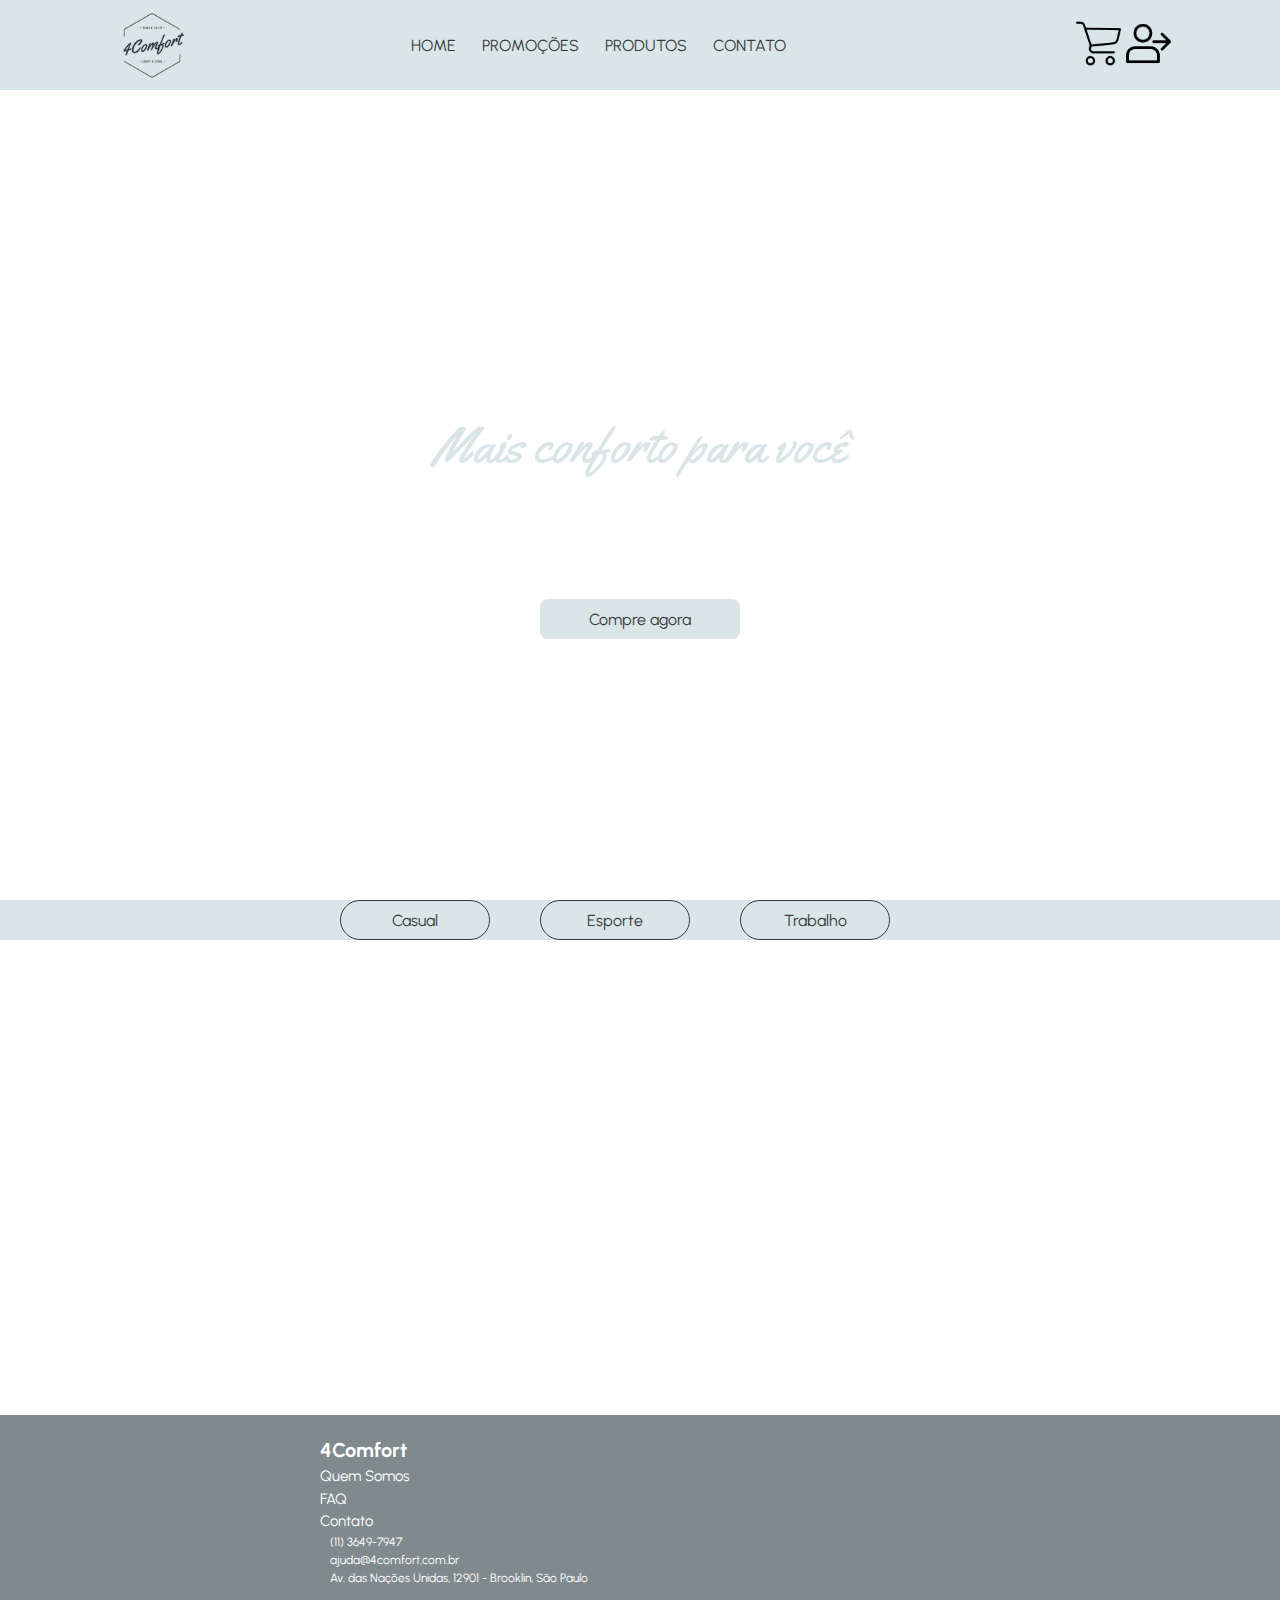
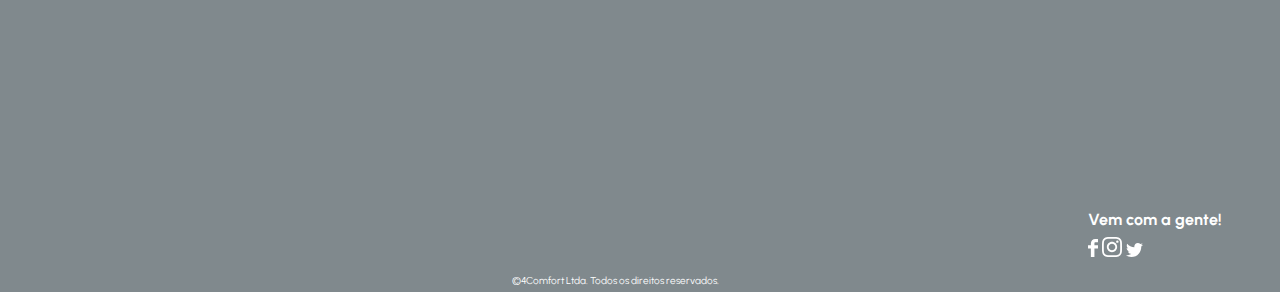
==== index.html @ 5cdca6b0 "Rodapé v1. Falta responsividade para mobile" ====
<!DOCTYPE html>
<html lang="en">

<head>
  <meta charset="UTF-8">
  <meta http-equiv="X-UA-Compatible" content="IE=edge">
  <meta name="viewport" content="width=device-width, initial-scale=1.0">
  <link rel="stylesheet" href="style.css" type="text/css">
  <script src="script.js" defer></script>
  <link rel="preconnect" href="https://fonts.googleapis.com">
  <link rel="preconnect" href="https://fonts.gstatic.com" crossorigin>
  <link href="https://fonts.googleapis.com/css2?family=Yellowtail&display=swap" rel="stylesheet">

  <link rel="preconnect" href="https://fonts.googleapis.com">
  <link rel="preconnect" href="https://fonts.gstatic.com" crossorigin>
  <link
    href="https://fonts.googleapis.com/css2?family=Urbanist:ital,wght@0,300;0,400;1,200&family=Yellowtail&display=swap"
    rel="stylesheet">
  <title>Document</title>
</head>

<body>
  <!-- CABEÇALHO - LOGO E MENU -->
  <div class="header">
    <header>
      <div class="menu-bar--mobile">
        <img class="imagem-menu" src="img/menu.png">
      </div>
      <div class="logo">
        <img src="img/4comfort.png" alt="">
      </div>
      <div class="menu">
        <a href="index.html" class="icone-menu"> Home </a>
        <a href="" class="icone-menu"> Promoções </a>
        <a href="" class="icone-menu"> Produtos </a>
        <a href="" class="icone-menu"> Contato </a>
      </div>
      <div class="right-menu">
        <a href="" class="shopping-cart--icon"> <img src="img/shopping-cart.png"> </a>
        <a href="" class="login--icon"> <img src="img/user.png"> </a>
      </div>

      <div class="menu-mobile">
        <a href="" class="menu-mobile--item"><span>Promoções</span></a>
        <a href="" class="menu-mobile--item"><span>Produtos</span></a>
        <a href="" class="menu-mobile--item"><span>Contato</span></a>
      </div>

    </header>
  </div>


  <!-- PRIMEIRO BANNER - ROTATIVO -->
  <div class="banner">
    <div class="banner-1">
      <h2>Mais conforto para você</h2>
      <a href="" class="bota-compre-agora"> Compre agora </a>
    </div>
  </div>

  <!-- SEGUNDO MENU - ROTAÇÃO DE PRODUTOS SEM TROCA DE PÁGINA -->
  <div class="segundo-menu">
    <a href=""> Casual </a>
    <a href=""> Esporte </a>
    <a href=""> Trabalho </a>
  </div>
  <div class="produtos-rotativo">
    <br><br><br><Br>
    <br><br><br><Br>
    <br><br><br><Br>
    <br><br><br><Br>
    <br><br><br><Br>
    <br><br><br><Br>
  </div>

  <!-- MEIO PÁGINA - BANNER DE PROMOÇÃO?? -->
  <div class="banner-meio">
    <img src="" alt="">
  </div>

  <!-- LANÇAMENTOS -->
  <div class="lancamentos">

  </div>

  <!-- RODAPÉ -->
  <div class="rodape">
    <footer>
      <div class="lista-links">
        <ul>
          <li>
            <h5 id="titulo-rodape">4Comfort</h5>
          </li>
          <li> Quem Somos </li>
          <li> FAQ </li>
          <li> Contato </li>
          <ul class="dados-contato">
            <li>(11) 3649-7947</li>
            <li>ajuda@4comfort.com.br</li>
            <li>Av. das Nações Unidas, 12901 - Brooklin, São Paulo</li>
          </ul>
        </ul>
      </div>
      <div class="redes-sociais">
        <ul>
          <h4> Vem com a gente! </h4>
          <li><img src="img/social-facebook.svg" alt="Facebook"></li>
          <li><img src="img/social-instagram.svg" alt="Instagram"></li>
          <li><img src="img/social-twitter.svg" alt="Twitter"></li>
        </ul>
      </div>
      <div class="direitos-reservados">
        <p> ©4Comfort Ltda. Todos os direitos reservados. </p>
      </div>
      <div class="mapouter">
        <div class="gmap_canvas"><iframe width="200" height="200" id="gmap_canvas"
            src="https://maps.google.com/maps?q=Av.%20das%20Na%C3%A7%C3%B5es%20Unidas,%2012901&t=&z=15&ie=UTF8&iwloc=&output=embed"
            frameborder="0" scrolling="no" marginheight="0" marginwidth="0"></iframe><a
            href="https://www.embedgooglemap.net/blog/divi-discount-code-elegant-themes-coupon/"></a><br>
          <a href="https://www.embedgooglemap.net"></a>
        </div>
      </div>
    </footer>
  </div>
</body>

</html>
---- style.css ----
* {
    box-sizing: border-box;
    margin: 0px;
    padding: 0px;
}

body {
    font-family: 'Urbanist', sans-serif;
    font-size: 16px;
    font-weight: 400;
    width: 100%;
    color: #383c41;
}

/* Menu */

header {
    display: flex;
    flex-direction: row;
    justify-content: space-around;
    align-items: center;
    height: 10vh;
    width: 100vw;
    background-color: #dae5e8;
    position: fixed;
    text-transform: uppercase;
}

header .logo {
    display: flex;
    align-items: center;
}

header .logo img {
    height: 10vh;
    width: auto;
}

.right-menu {
    display: flex;
    justify-content: space-around;
    align-items: center;
    width: 100px;
}

header .shopping-cart--icon img, header .login--icon img {
    height: 5vh;
    width: auto;
}

header .menu {
    width: 450px;
    display:inline-block;
}

header .menu a {
    display: inline-flex;
    justify-content: center;
    margin-right: 20px;
}

header .menu a, .segundo-menu a {
    text-decoration: none;
    color: #383c41;
    border: 1px solid transparent;
}

header .menu a:hover {
    border-bottom: 1px solid #383c41;
}

.menu-bar--mobile {
    display: none;
}

.menu-mobile {
    display: none;
}

/* Banner */

.banner-1 {
    background-image:url("https://cdn.allbirds.com/image/upload/f_auto,q_auto/v1/production/heroSlide/en-US/images/6BvIFb9WICgjIkH8mLV9U1/2");
    height: 100vh;
    max-width: 100vw;
    background-position:center;
    background-repeat: no-repeat;
    background-size: cover;
    display: flex;
    flex-direction: column;
    justify-content: center;
    align-items: center;
}


.banner .bota-compre-agora {
    display:flex;
    align-items: center;
    justify-content: center;
    background-color: #dae5e8;
    height: 40px;
    width: 200px;
    font-size: 16px;
    text-decoration: none;
    color: #383c41;
    border: 1px solid transparent;
    border-radius: 8px;
}

.banner h2 {
    font-family: 'Yellowtail', cursive;
    color: #dae5e8;
    font-size: 50px;
    font-weight:400;
    margin-bottom: 120px;
    margin-top: 150px;
    text-transform: none;
}

.banner .bota-compre-agora:hover {
    background-color: #383c41;
    color: #dae5e8;
}

/* categorias */

.segundo-menu {
    background-color: #dae5e8;
    height: 40px;
    display: flex;
    justify-content: center;
    align-items: center;
}

.segundo-menu a {
    display: flex;
    align-items: center;
    justify-content: center;
    height: 100%;
    width: 150px;
    margin-right: 50px;
    border: 1px solid #383c41;
    border-radius: 20px;
}

/* RESPONSIVIDADE */

@media (min-width:0px) and (max-width: 490px) {
    body {
        font-size: 14px;
    }

    .banner h2 {
        font-size: 38px;
    }

    header {
        justify-content: space-around;
    }
    
    header .logo {
        display: flex;
        align-items: center;
        margin-left: 90px;
    }
    
    header .logo img {
        height: 10vh;
        width: auto;
    }

    header .menu {
        display: none;
    }

    header .shopping-cart--icon img, header .login--icon img {
        height: 4.5vh;
        width: auto;
    }

    header .right-menu {
        margin-left: 50px;
    }

    .menu-bar--mobile  {
        display: block;
        height: 4.5vh;
        width: auto;
    }

    .menu-bar--mobile img {
        display: block;
        height: 100%;
        width: auto;
        margin-left: 10px;
    }

    .menu-mobile {
        display: none;
        position: absolute;
        z-index: 99999;
        left: 0;
        top: 0;
        flex-direction: column;
        height: 100vh;
        background-color: #000000b9;
        width: 60vw;        
    }

    .menu-mobile a {
        border-bottom: 1px solid #dae5e8;
    }

    .menu-mobile a span {
        display: inline-block;
        margin-left: 10px;
        margin-top: 25px;
        text-decoration: none;
        color: #dae5e8;
        font-size: 16px;
        margin-bottom: 2px;
    }

    .segundo-menu {
        padding-left: 40px
    }
    
    .segundo-menu a {
        width: 120px;
        font-size: 12px;
        
    }
}

/* RODAPÉ */

footer {
    background-color: #80898d;
    position: relative;
    height: 53vh;
    color: white;
}

.lista-links {
    font-size: 15px;
    position: inherit;
    top: 20px;
    left: 25%;
    line-height: 1.5;
    display: inline-block;
}

.dados-contato {
    margin-left: 10px;
    font-size: 12px;
}

.redes-sociais {
    display: inline-block;
    line-height: 2;
    position: absolute;
    bottom: 5%;
    left: 85%;
}

div.redes-sociais li {
    display: inline;
}

.direitos-reservados {
    font-size: 10px;
    display: block;
    position: absolute;
    bottom: 5px;
    left: 40%;
}

#titulo-rodape {
    font-size: 20px;
}

li {
    list-style: none;
}

.mapouter {
    position: absolute;
    text-align: right;
    height: 200px;
    width: 200px;
    left: 6%;
    bottom: 2%;
}

.gmap_canvas {
    overflow: hidden;
    background: none !important;
    height: 200px;
    width: 200px;
}
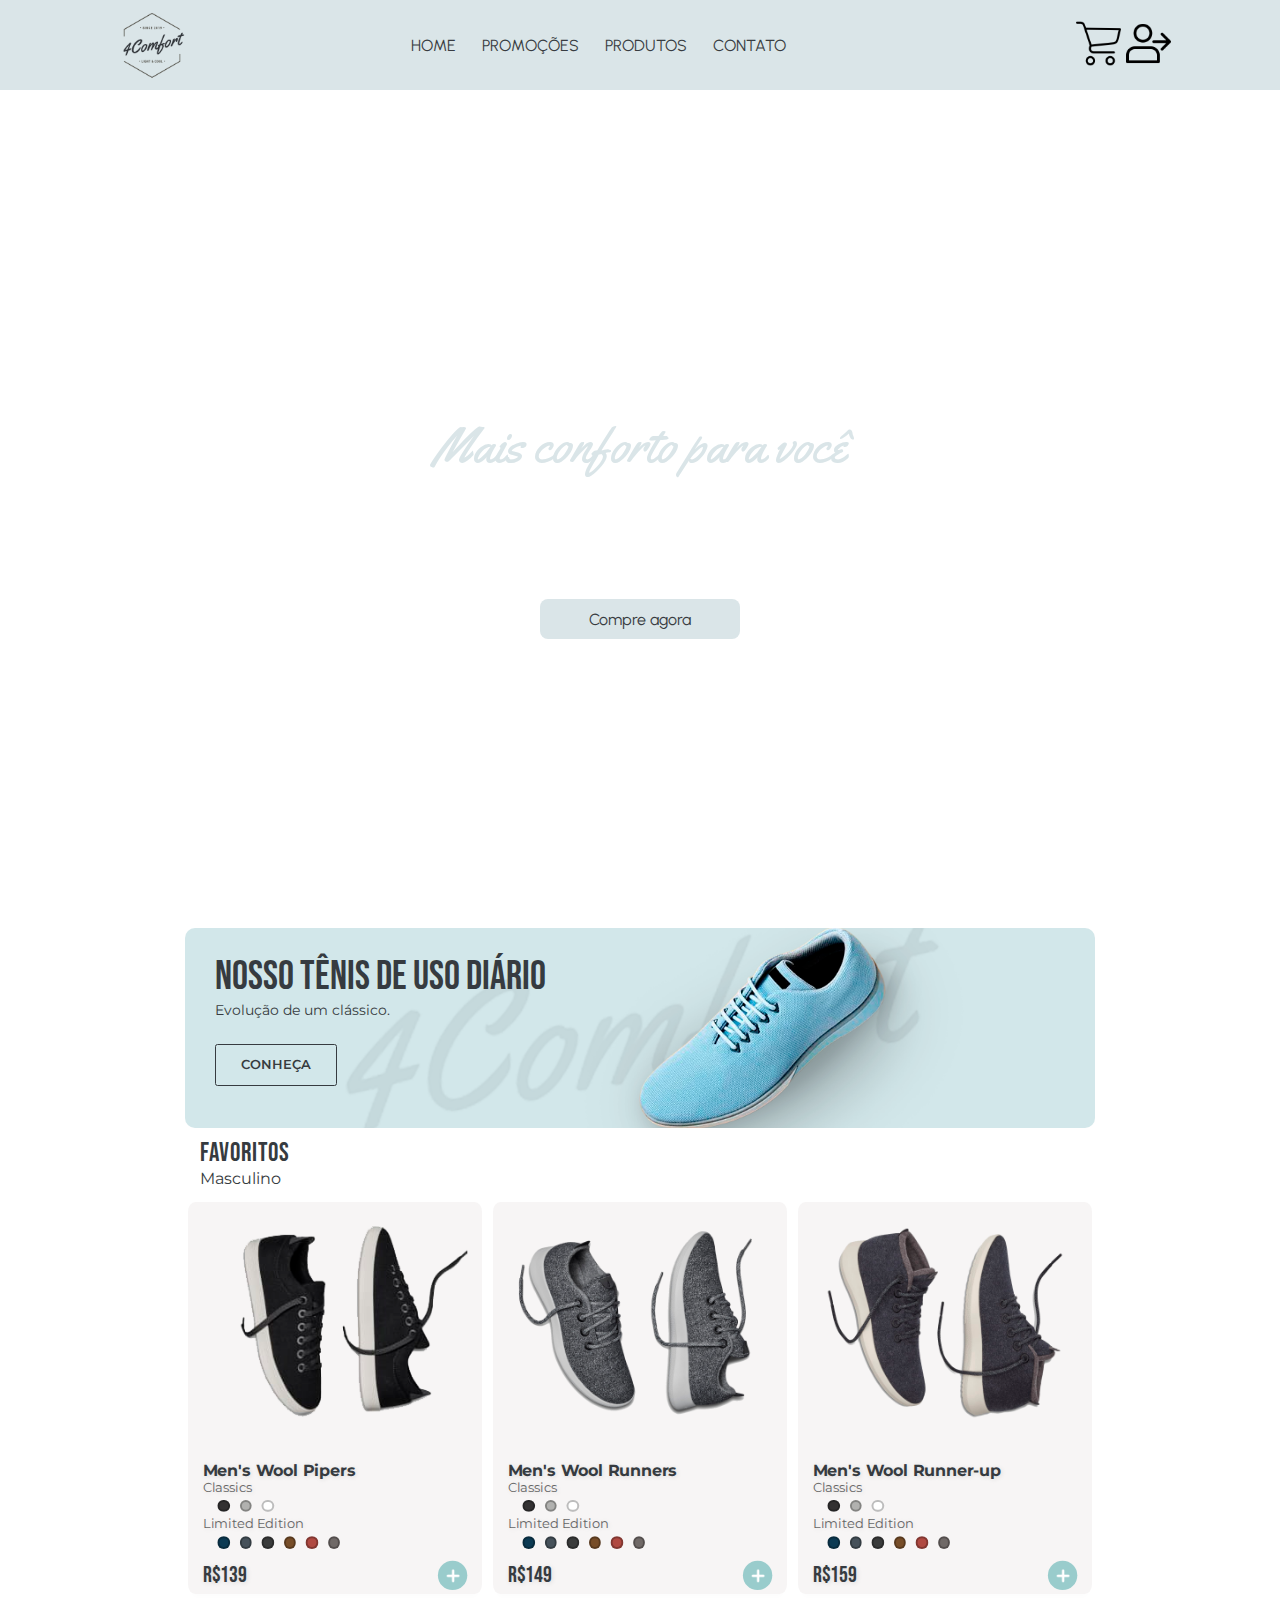
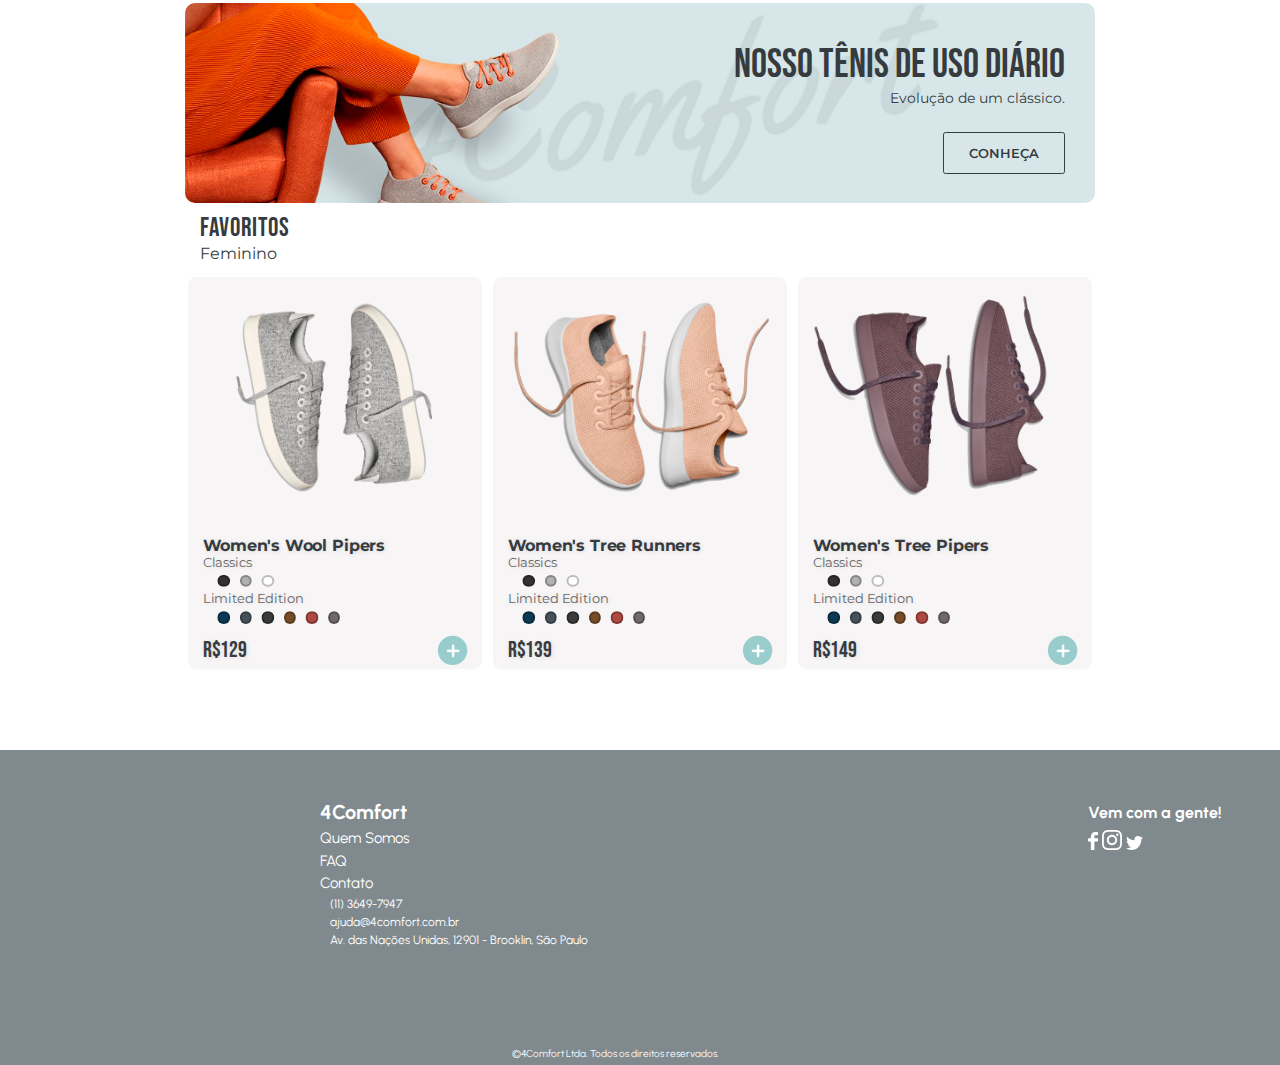
==== commit 6283d037: "Subindo index com footer. Faltam ajustes" ====
--- a/index.html
+++ b/index.html
@@ -2,126 +2,331 @@
 <html lang="en">
 
 <head>
-  <meta charset="UTF-8">
-  <meta http-equiv="X-UA-Compatible" content="IE=edge">
-  <meta name="viewport" content="width=device-width, initial-scale=1.0">
-  <link rel="stylesheet" href="style.css" type="text/css">
-  <script src="script.js" defer></script>
-  <link rel="preconnect" href="https://fonts.googleapis.com">
-  <link rel="preconnect" href="https://fonts.gstatic.com" crossorigin>
-  <link href="https://fonts.googleapis.com/css2?family=Yellowtail&display=swap" rel="stylesheet">
-
-  <link rel="preconnect" href="https://fonts.googleapis.com">
-  <link rel="preconnect" href="https://fonts.gstatic.com" crossorigin>
-  <link
-    href="https://fonts.googleapis.com/css2?family=Urbanist:ital,wght@0,300;0,400;1,200&family=Yellowtail&display=swap"
-    rel="stylesheet">
-  <title>Document</title>
+    <meta charset="UTF-8">
+    <meta http-equiv="X-UA-Compatible" content="IE=edge">
+    <meta name="viewport" content="width=device-width, initial-scale=1.0">
+    <link rel="stylesheet" href="style.css" type="text/css">
+    <script src="script.js" defer></script>
+    <link rel="preconnect" href="https://fonts.googleapis.com">
+    <link rel="preconnect" href="https://fonts.gstatic.com" crossorigin>
+    <link href="https://fonts.googleapis.com/css2?family=Yellowtail&display=swap" rel="stylesheet">
+
+    <link rel="preconnect" href="https://fonts.googleapis.com">
+    <link rel="preconnect" href="https://fonts.gstatic.com" crossorigin>
+    <link
+        href="https://fonts.googleapis.com/css2?family=Urbanist:ital,wght@0,300;0,400;1,200&family=Yellowtail&display=swap"
+        rel="stylesheet">
+    <link rel="stylesheet" href="CSS/config.css">
+    <link rel="stylesheet" href="CSS/main.css">
+    <link rel="stylesheet" href="CSS/media-queries/small-devices.css">
+    <title>Document</title>
 </head>
 
 <body>
-  <!-- CABEÇALHO - LOGO E MENU -->
-  <div class="header">
-    <header>
-      <div class="menu-bar--mobile">
-        <img class="imagem-menu" src="img/menu.png">
-      </div>
-      <div class="logo">
-        <img src="img/4comfort.png" alt="">
-      </div>
-      <div class="menu">
-        <a href="index.html" class="icone-menu"> Home </a>
-        <a href="" class="icone-menu"> Promoções </a>
-        <a href="" class="icone-menu"> Produtos </a>
-        <a href="" class="icone-menu"> Contato </a>
-      </div>
-      <div class="right-menu">
-        <a href="" class="shopping-cart--icon"> <img src="img/shopping-cart.png"> </a>
-        <a href="" class="login--icon"> <img src="img/user.png"> </a>
-      </div>
-
-      <div class="menu-mobile">
-        <a href="" class="menu-mobile--item"><span>Promoções</span></a>
-        <a href="" class="menu-mobile--item"><span>Produtos</span></a>
-        <a href="" class="menu-mobile--item"><span>Contato</span></a>
-      </div>
-
-    </header>
-  </div>
-
-
-  <!-- PRIMEIRO BANNER - ROTATIVO -->
-  <div class="banner">
-    <div class="banner-1">
-      <h2>Mais conforto para você</h2>
-      <a href="" class="bota-compre-agora"> Compre agora </a>
+    <!-- CABEÇALHO - LOGO E MENU -->
+    <div class="header">
+        <header>
+            <div class="menu-bar--mobile">
+                <img class="imagem-menu" src="img/menu.png">
+            </div>
+            <div class="logo">
+                <img src="img/4comfort.png" alt="">
+            </div>
+            <div class="menu">
+                <a href="index.html" class="icone-menu"> Home </a>
+                <a href="" class="icone-menu"> Promoções </a>
+                <a href="" class="icone-menu"> Produtos </a>
+                <a href="" class="icone-menu"> Contato </a>
+            </div>
+            <div class="right-menu">
+                <a href="" class="shopping-cart--icon"> <img src="img/shopping-cart.png"> </a>
+                <a href="" class="login--icon"> <img src="img/user.png"> </a>
+            </div>
+
+            <div class="menu-mobile">
+                <a href="" class="menu-mobile--item"><span>Promoções</span></a>
+                <a href="" class="menu-mobile--item"><span>Produtos</span></a>
+                <a href="" class="menu-mobile--item"><span>Contato</span></a>
+            </div>
+
+        </header>
     </div>
-  </div>
-
-  <!-- SEGUNDO MENU - ROTAÇÃO DE PRODUTOS SEM TROCA DE PÁGINA -->
-  <div class="segundo-menu">
-    <a href=""> Casual </a>
-    <a href=""> Esporte </a>
-    <a href=""> Trabalho </a>
-  </div>
-  <div class="produtos-rotativo">
-    <br><br><br><Br>
-    <br><br><br><Br>
-    <br><br><br><Br>
-    <br><br><br><Br>
-    <br><br><br><Br>
-    <br><br><br><Br>
-  </div>
-
-  <!-- MEIO PÁGINA - BANNER DE PROMOÇÃO?? -->
-  <div class="banner-meio">
-    <img src="" alt="">
-  </div>
-
-  <!-- LANÇAMENTOS -->
-  <div class="lancamentos">
-
-  </div>
-
-  <!-- RODAPÉ -->
-  <div class="rodape">
-    <footer>
-      <div class="lista-links">
-        <ul>
-          <li>
-            <h5 id="titulo-rodape">4Comfort</h5>
-          </li>
-          <li> Quem Somos </li>
-          <li> FAQ </li>
-          <li> Contato </li>
-          <ul class="dados-contato">
-            <li>(11) 3649-7947</li>
-            <li>ajuda@4comfort.com.br</li>
-            <li>Av. das Nações Unidas, 12901 - Brooklin, São Paulo</li>
-          </ul>
-        </ul>
-      </div>
-      <div class="redes-sociais">
-        <ul>
-          <h4> Vem com a gente! </h4>
-          <li><img src="img/social-facebook.svg" alt="Facebook"></li>
-          <li><img src="img/social-instagram.svg" alt="Instagram"></li>
-          <li><img src="img/social-twitter.svg" alt="Twitter"></li>
-        </ul>
-      </div>
-      <div class="direitos-reservados">
-        <p> ©4Comfort Ltda. Todos os direitos reservados. </p>
-      </div>
-      <div class="mapouter">
-        <div class="gmap_canvas"><iframe width="200" height="200" id="gmap_canvas"
-            src="https://maps.google.com/maps?q=Av.%20das%20Na%C3%A7%C3%B5es%20Unidas,%2012901&t=&z=15&ie=UTF8&iwloc=&output=embed"
-            frameborder="0" scrolling="no" marginheight="0" marginwidth="0"></iframe><a
-            href="https://www.embedgooglemap.net/blog/divi-discount-code-elegant-themes-coupon/"></a><br>
-          <a href="https://www.embedgooglemap.net"></a>
+
+
+    <!-- PRIMEIRO BANNER - ROTATIVO -->
+    <div class="banner">
+        <div class="banner-1">
+            <h2>Mais conforto para você</h2>
+            <a href="" class="bota-compre-agora"> Compre agora </a>
         </div>
-      </div>
-    </footer>
-  </div>
+    </div>
+
+    <!-- SEGUNDO MENU - ROTAÇÃO DE PRODUTOS SEM TROCA DE PÁGINA -->
+    <!-- <div class="segundo-menu">
+        <a href=""> Casual </a>
+        <a href=""> Esporte </a>
+        <a href=""> Trabalho </a>
+    </div>
+    <div class="produtos-rotativo">
+      <br><br><br><Br>
+        <br><br><br><Br>
+          <br><br><br><Br>
+            <br><br><br><Br>
+              <br><br><br><Br>
+                <br><br><br><Br>             
+    </div> -->
+
+    <main class="main">
+        <section class="area-male banner-male">
+            <span class="banner__title">Nosso tênis de uso diário</span>
+            <p class="banner__paragraph">Evolução de um clássico.</p>
+            <button class="banner__button">Conheça</button>
+        </section>
+        <section class="section__description area-description-male">
+            <h3 class="description__title">favoritos</h3>
+            <p class="description__paragraph">Masculino</p>
+        </section>
+        <section class="section area-one">
+            <div class="section__card">
+                <div>
+                    <img class="card__image" src="ImagesMain/Men's Wool Pipers/Men's Wool Pipers_3P.png"
+                        alt="Men's Wool Pipers">
+                </div>
+                <div>
+                    <p class="card__title"><strong>Men's Wool Pipers</strong></p>
+                    <p class="card__info">Classics</p>
+                    <div class="card__info-color">
+                        <span class="info-color classic-one"></span>
+                        <span class="info-color classic-two"></span>
+                        <span class="info-color classic-three"></span>
+                    </div>
+                    <p class="card__info">Limited Edition</p>
+                    <div class="card__info-color">
+                        <span class="info-color limited-one"></span>
+                        <span class="info-color limited-two"></span>
+                        <span class="info-color limited-three"></span>
+                        <span class="info-color limited-four"></span>
+                        <span class="info-color limited-five"></span>
+                        <span class="info-color limited-six"></span>
+                    </div>
+                </div>
+                <div class="card__bottom">
+                    <span class="card__price">R$139</span>
+                    <div class="card__add-button">
+                        <img class="add-button__icon" src="/ImagesMain/Icon/add.png" alt="Add Icon">
+                    </div>
+                </div>
+            </div>
+        </section>
+        <section class="section area-two">
+            <div class="section__card">
+                <div>
+                    <img class="card__image" src="ImagesMain/Men's Wool Runners/Men's Wool Runners_3P.png"
+                        alt="Men's Wool Runners">
+                </div>
+                <div>
+                    <p class="card__title"><strong>Men's Wool Runners</strong></p>
+                    <p class="card__info">Classics</p>
+                    <div class="card__info-color">
+                        <span class="info-color classic-one"></span>
+                        <span class="info-color classic-two"></span>
+                        <span class="info-color classic-three"></span>
+                    </div>
+                    <p class="card__info">Limited Edition</p>
+                    <div class="card__info-color">
+                        <span class="info-color limited-one"></span>
+                        <span class="info-color limited-two"></span>
+                        <span class="info-color limited-three"></span>
+                        <span class="info-color limited-four"></span>
+                        <span class="info-color limited-five"></span>
+                        <span class="info-color limited-six"></span>
+                    </div>
+                </div>
+                <div class="card__bottom">
+                    <span class="card__price">R$149</span>
+                    <div class="card__add-button">
+                        <img class="add-button__icon" src="ImagesMain/Icon/add.png" alt="Add Icon">
+                    </div>
+                </div>
+            </div>
+        </section>
+        <section class="section area-three">
+            <div class="section__card">
+                <div>
+                    <img class="card__image" src="ImagesMain/Men's Wool Runner-up/Men's Wool Runner-up_2P.png"
+                        alt="Men's Wool Runner-up">
+                </div>
+                <div>
+                    <p class="card__title"><strong>Men's Wool Runner-up</strong></p>
+                    <p class="card__info">Classics</p>
+                    <div class="card__info-color">
+                        <span class="info-color classic-one"></span>
+                        <span class="info-color classic-two"></span>
+                        <span class="info-color classic-three"></span>
+                    </div>
+                    <p class="card__info">Limited Edition</p>
+                    <div class="card__info-color">
+                        <span class="info-color limited-one"></span>
+                        <span class="info-color limited-two"></span>
+                        <span class="info-color limited-three"></span>
+                        <span class="info-color limited-four"></span>
+                        <span class="info-color limited-five"></span>
+                        <span class="info-color limited-six"></span>
+                    </div>
+                </div>
+                <div class="card__bottom">
+                    <span class="card__price">R$159</span>
+                    <div class="card__add-button">
+                        <img class="add-button__icon" src="ImagesMain/Icon/add.png" alt="Add Icon">
+                    </div>
+                </div>
+            </div>
+        </section>
+        <section class="area-female banner-female">
+            <span class="banner__title">Nosso tênis de uso diário</span>
+            <p class="banner__paragraph">Evolução de um clássico.</p>
+            <button class="banner__button">Conheça</button>
+        </section>
+        <section class="section__description area-description-female">
+            <h3 class="description__title">Favoritos</h3>
+            <p class="description__paragraph">Feminino</p>
+        </section>
+        <section class="section area-four">
+            <div class="section__card">
+                <div>
+                    <img class="card__image" src="ImagesMain/Women's Wool Pipers/Women's Wool Pipers_3P.png"
+                        alt="Women's Wool Pipers">
+                </div>
+                <div>
+                    <p class="card__title"><strong>Women's Wool Pipers</strong></p>
+                    <p class="card__info">Classics</p>
+                    <div class="card__info-color">
+                        <span class="info-color classic-one"></span>
+                        <span class="info-color classic-two"></span>
+                        <span class="info-color classic-three"></span>
+                    </div>
+                    <p class="card__info">Limited Edition</p>
+                    <div class="card__info-color">
+                        <span class="info-color limited-one"></span>
+                        <span class="info-color limited-two"></span>
+                        <span class="info-color limited-three"></span>
+                        <span class="info-color limited-four"></span>
+                        <span class="info-color limited-five"></span>
+                        <span class="info-color limited-six"></span>
+                    </div>
+                </div>
+                <div class="card__bottom">
+                    <span class="card__price">R$129</span>
+                    <div class="card__add-button">
+                        <img class="add-button__icon" src="ImagesMain/Icon/add.png" alt="Add Icon">
+                    </div>
+                </div>
+            </div>
+        </section>
+        <section class="section area-five">
+            <div class="section__card">
+                <div>
+                    <img class="card__image" src="ImagesMain/Women's Tree Runners/Women's Tree Runners_3P.png"
+                        alt="Women's Tree Runners">
+                </div>
+                <div>
+                    <p class="card__title"><strong>Women's Tree Runners</strong></p>
+                    <p class="card__info">Classics</p>
+                    <div class="card__info-color">
+                        <span class="info-color classic-one"></span>
+                        <span class="info-color classic-two"></span>
+                        <span class="info-color classic-three"></span>
+                    </div>
+                    <p class="card__info">Limited Edition</p>
+                    <div class="card__info-color">
+                        <span class="info-color limited-one"></span>
+                        <span class="info-color limited-two"></span>
+                        <span class="info-color limited-three"></span>
+                        <span class="info-color limited-four"></span>
+                        <span class="info-color limited-five"></span>
+                        <span class="info-color limited-six"></span>
+                    </div>
+                </div>
+                <div class="card__bottom">
+                    <span class="card__price">R$139</span>
+                    <div class="card__add-button">
+                        <img class="add-button__icon" src="ImagesMain/Icon/add.png" alt="Add Icon">
+                    </div>
+                </div>
+            </div>
+        </section>
+        <section class="section area-six">
+            <div class="section__card">
+                <div>
+                    <img class="card__image" src="ImagesMain/Women's Tree Pipers/Women's Tree Pipers_P.png"
+                        alt="Women's Tree Pipers">
+                </div>
+                <div>
+                    <p class="card__title"><strong>Women's Tree Pipers</strong></p>
+                    <p class="card__info">Classics</p>
+                    <div class="card__info-color">
+                        <span class="info-color classic-one"></span>
+                        <span class="info-color classic-two"></span>
+                        <span class="info-color classic-three"></span>
+                    </div>
+                    <p class="card__info">Limited Edition</p>
+                    <div class="card__info-color">
+                        <span class="info-color limited-one"></span>
+                        <span class="info-color limited-two"></span>
+                        <span class="info-color limited-three"></span>
+                        <span class="info-color limited-four"></span>
+                        <span class="info-color limited-five"></span>
+                        <span class="info-color limited-six"></span>
+                    </div>
+                </div>
+                <div class="card__bottom">
+                    <span class="card__price">R$149</span>
+                    <div class="card__add-button">
+                        <img class="add-button__icon" src="ImagesMain/Icon/add.png" alt="Add Icon">
+                    </div>
+                </div>
+            </div>
+        </section>
+    </main>
+    <!-- RODAPÉ -->
+    <div class="rodape">
+        <footer>
+            <div class="lista-links">
+                <ul>
+                    <li>
+                        <h5 id="titulo-rodape">4Comfort</h5>
+                    </li>
+                    <li> Quem Somos </li>
+                    <li> FAQ </li>
+                    <li> Contato </li>
+                    <ul class="dados-contato">
+                        <li>(11) 3649-7947</li>
+                        <li>ajuda@4comfort.com.br</li>
+                        <li>Av. das Nações Unidas, 12901 - Brooklin, São Paulo</li>
+                    </ul>
+                </ul>
+            </div>
+            <div class="redes-sociais">
+                <ul>
+                    <h4> Vem com a gente! </h4>
+                    <li><img src="img/social-facebook.svg" alt="Facebook"></li>
+                    <li><img src="img/social-instagram.svg" alt="Instagram"></li>
+                    <li><img src="img/social-twitter.svg" alt="Twitter"></li>
+                </ul>
+            </div>
+            <div class="direitos-reservados">
+                <p> ©4Comfort Ltda. Todos os direitos reservados. </p>
+            </div>
+            <div class="mapouter">
+                <div class="gmap_canvas"><iframe width="200" height="200" id="gmap_canvas"
+                        src="https://maps.google.com/maps?q=Av.%20das%20Na%C3%A7%C3%B5es%20Unidas,%2012901&t=&z=15&ie=UTF8&iwloc=&output=embed"
+                        frameborder="0" scrolling="no" marginheight="0" marginwidth="0"></iframe><a
+                        href="https://www.embedgooglemap.net/blog/divi-discount-code-elegant-themes-coupon/"></a><br>
+                    <a href="https://www.embedgooglemap.net"></a>
+                </div>
+            </div>
+        </footer>
+    </div>
 </body>
 
 </html>--- a/style.css
+++ b/style.css
@@ -24,6 +24,7 @@
     background-color: #dae5e8;
     position: fixed;
     text-transform: uppercase;
+    z-index: 1;
 }
 
 header .logo {
@@ -237,14 +238,15 @@
 footer {
     background-color: #80898d;
     position: relative;
-    height: 53vh;
+    margin-top: 50px;
+    height: 35vh;
     color: white;
 }
 
 .lista-links {
     font-size: 15px;
     position: inherit;
-    top: 20px;
+    top: 15%;
     left: 25%;
     line-height: 1.5;
     display: inline-block;
@@ -259,7 +261,7 @@
     display: inline-block;
     line-height: 2;
     position: absolute;
-    bottom: 5%;
+    top: 15%;
     left: 85%;
 }
 
@@ -289,7 +291,7 @@
     height: 200px;
     width: 200px;
     left: 6%;
-    bottom: 2%;
+    bottom: 8%;
 }
 
 .gmap_canvas {
@@ -297,5 +299,4 @@
     background: none !important;
     height: 200px;
     width: 200px;
-}
-
+}--- a/CSS/config.css
+++ b/CSS/config.css
@@ -0,0 +1,7 @@
+@import url('https://fonts.googleapis.com/css2?family=Bebas+Neue&family=Montserrat:wght@400;500;600&display=swap');
+
+* {
+    margin: 0;
+    padding: 0;
+    box-sizing: border-box;
+}--- a/CSS/main.css
+++ b/CSS/main.css
@@ -0,0 +1,267 @@
+/* Conteiner que engloba todos os demais elementos da parte principal da Landing Page - Com Grid Layout*/
+
+.main {
+    height: 1400px;
+    display: grid;
+    grid: repeat(2, 200px 60px 400px) / repeat(3, minmax(100px, 300px));
+    gap: 5px;
+    justify-content: center;
+    align-content: center;
+    grid-template-areas: 
+        'banner-male banner-male banner-male'
+        's-description-male s-description-male s-description-male'
+        's-one s-two s-three'
+        'banner-female banner-female banner-female'
+        's-description-female s-description-female s-description-female'
+        's-four s-five s-six'
+    ;
+}
+
+/*  Definindo áreas do Grid - Seção de tênis masculino*/
+
+.area-male {
+   grid-area: banner-male;
+}
+.area-description-male {
+    grid-area: s-description-male;
+}
+.area-one {
+    grid-area: s-one;
+}
+.area-two {
+    grid-area: s-two;
+}
+.area-three {
+    grid-area: s-three;
+}
+
+/*  Definindo áreas do Grid - Seção de tênis feminino*/
+
+.area-female {
+    grid-area: banner-female;
+}
+.area-description-female {
+    grid-area: s-description-female;
+}
+.area-four {
+    grid-area: s-four;
+}
+.area-five {
+    grid-area: s-five;
+}
+.area-six {
+    grid-area: s-six;
+}
+
+
+/* Estilização do banner seção masculina */
+
+.banner-male {
+   background-image: url(/ImagesMain/Banner-Images/Banner-Male.png);
+   background-position: center;
+   background-size: cover; 
+   border-radius: 10px;
+   padding: 25px 0 15px 30px;
+}
+
+.banner__title {
+    font-family: 'Bebas Neue', cursive;
+    font-size: 2.5rem;
+    color: #363B40;
+}
+
+.banner__paragraph {
+    font-family: 'Montserrat', cursive;
+    font-size: 0.9rem;
+    color: #363B40;
+}
+
+.banner__button {
+    padding: 12.5px 25px;
+    margin-top: 25px;
+    font-family: 'Montserrat', cursive;
+    font-size: 0.8rem;
+    font-weight: 600;
+    text-transform: uppercase;
+    border: none;
+    background-color: transparent;
+    border-radius: 2.5px;
+    transition: 300ms;
+    color: #363B40;
+    border: 1.5px solid #363B40;
+}
+
+.banner__button:hover {
+    cursor: pointer;
+    background-color: #37445210;
+
+}
+
+.banner__button:active {
+    transform: scale(0.96);
+}
+
+/* Descrição seção masculina - As mesmas classes foram utilizadas na estilização da descrição Fem e Masc*/
+
+.section__description {
+    border-radius: 5px;
+    display: flex;
+    flex-flow: column nowrap;
+    justify-content: center;
+    padding-left: 15px;
+}
+
+.description__title {
+    font-family: 'Bebas Neue', cursive;
+    font-size: 1.6rem;
+    letter-spacing: 1px;
+    color: #363B40;
+    font-weight: normal;
+}
+
+.description__paragraph {
+    font-family: 'Montserrat', cursive;
+    
+    font-size: 1rem;
+    color: #363B40;
+}
+
+/* Estilização do banner seção feminina */
+
+.area-female {
+   background-image: url(/ImagesMain/Banner-Images/Banner-Female.png);
+   background-position: center;
+   background-size: cover; 
+   border-radius: 10px;
+   padding: 25px 30px 15px 0;
+   display: flex;
+   flex-flow: column nowrap;
+   justify-content: center;
+   align-items: flex-end;
+}
+
+/*  Estilização geral do conteiner dos cards */
+
+.section {
+    background-color: #ffffff;
+    border-radius: 2.5%;
+    transition: 250ms;
+    box-shadow: 0 8px 6px -6px rgba(0, 0, 0, 0.014);
+    text-shadow: 1px 1px 5px rgba(0, 0, 0, 0.116);
+    background-color: #f7f5f5;
+    transform: scale(0.98);
+}
+
+.section:hover {
+    cursor: pointer;
+    transform: scale(1);
+}
+
+.section__card {
+    margin: 0 15px 0 15px;
+    height: 100%;
+    display: flex;
+    flex-flow: column nowrap;
+    justify-content: space-around;
+    align-items: flex-start;
+}
+
+.card__image {
+    margin-top: -20px;
+    width: 100%;
+}
+
+.card__title {
+    font-family: 'Montserrat', sans-serif;
+    color: #363B40;
+}
+
+.card__info {
+    font-family: 'Montserrat', sans-serif;
+    font-size: 0.8rem;
+    color: #666666;
+}
+
+.card__info-color {
+    padding: 5px;
+    display: flex;
+    justify-content: flex-start;
+    align-items: center;
+}
+
+.info-color {
+    margin-left: 10px;
+    width: 12.5px;
+    height: 12.5px;
+    border-radius: 50%;
+    border: 2px solid #00000042;
+}
+
+/* Classic Colors */
+
+.classic-one {
+    background-color: #333132;
+}
+.classic-two {
+    background-color: #B1B1AF;
+}
+.classic-three {
+    background-color: #FFFFFF;
+}
+
+/* Limited Edition Colors */
+
+.limited-one {
+    background-color: #0C3A53;
+}
+.limited-two {
+    background-color: #46515A;
+}
+.limited-three {
+    background-color: #3A3B3B;
+}
+.limited-four {
+    background-color: #774D28;
+}
+.limited-five {
+    background-color: #B04941;
+}
+.limited-six {
+    background-color: #706967;
+}
+
+/* Estilização parte de precificação do produto */
+
+.card__price {
+    font-family: 'Bebas Neue', cursive;
+    font-size: 1.4rem;
+    color: #363B40;
+}
+
+.card__bottom {
+    width: 100%;
+    display: flex;
+    flex-flow: row nowrap;
+    justify-content: space-between;
+    align-items: center;
+}
+
+.card__add-button {
+    display: flex;
+    justify-content: center;
+    align-items: center;
+    width: 30px;
+    height: 30px;
+    background-color: #99cccc;
+    border-radius: 50%;
+    cursor: pointer;
+    transition: 300ms;
+}
+
+.add-button__icon {
+    width: 13px;
+}
+
+.card__add-button:hover {
+    transform: rotate(-45deg);
+}--- a/CSS/media-queries/small-devices.css
+++ b/CSS/media-queries/small-devices.css
@@ -0,0 +1,23 @@
+@media screen and (max-width: 490px) {
+
+    .main {
+        height: 2520px;
+        grid: repeat(2, 250px 60px 350px 500px) / repeat(2, minmax(100px, 300px));
+        grid-template-areas: 
+        'banner-male banner-male'
+        's-description-male s-description-male'
+        's-one s-two'
+        's-three s-three'
+        'banner-female banner-female'
+        's-description-female s-description-female'
+        's-four s-five'
+        's-six s-six'
+    ;
+    }
+    .banner__title {
+        font-size: 2.1rem;
+    }
+    .info-color {
+        margin-left: 5px;
+    }
+}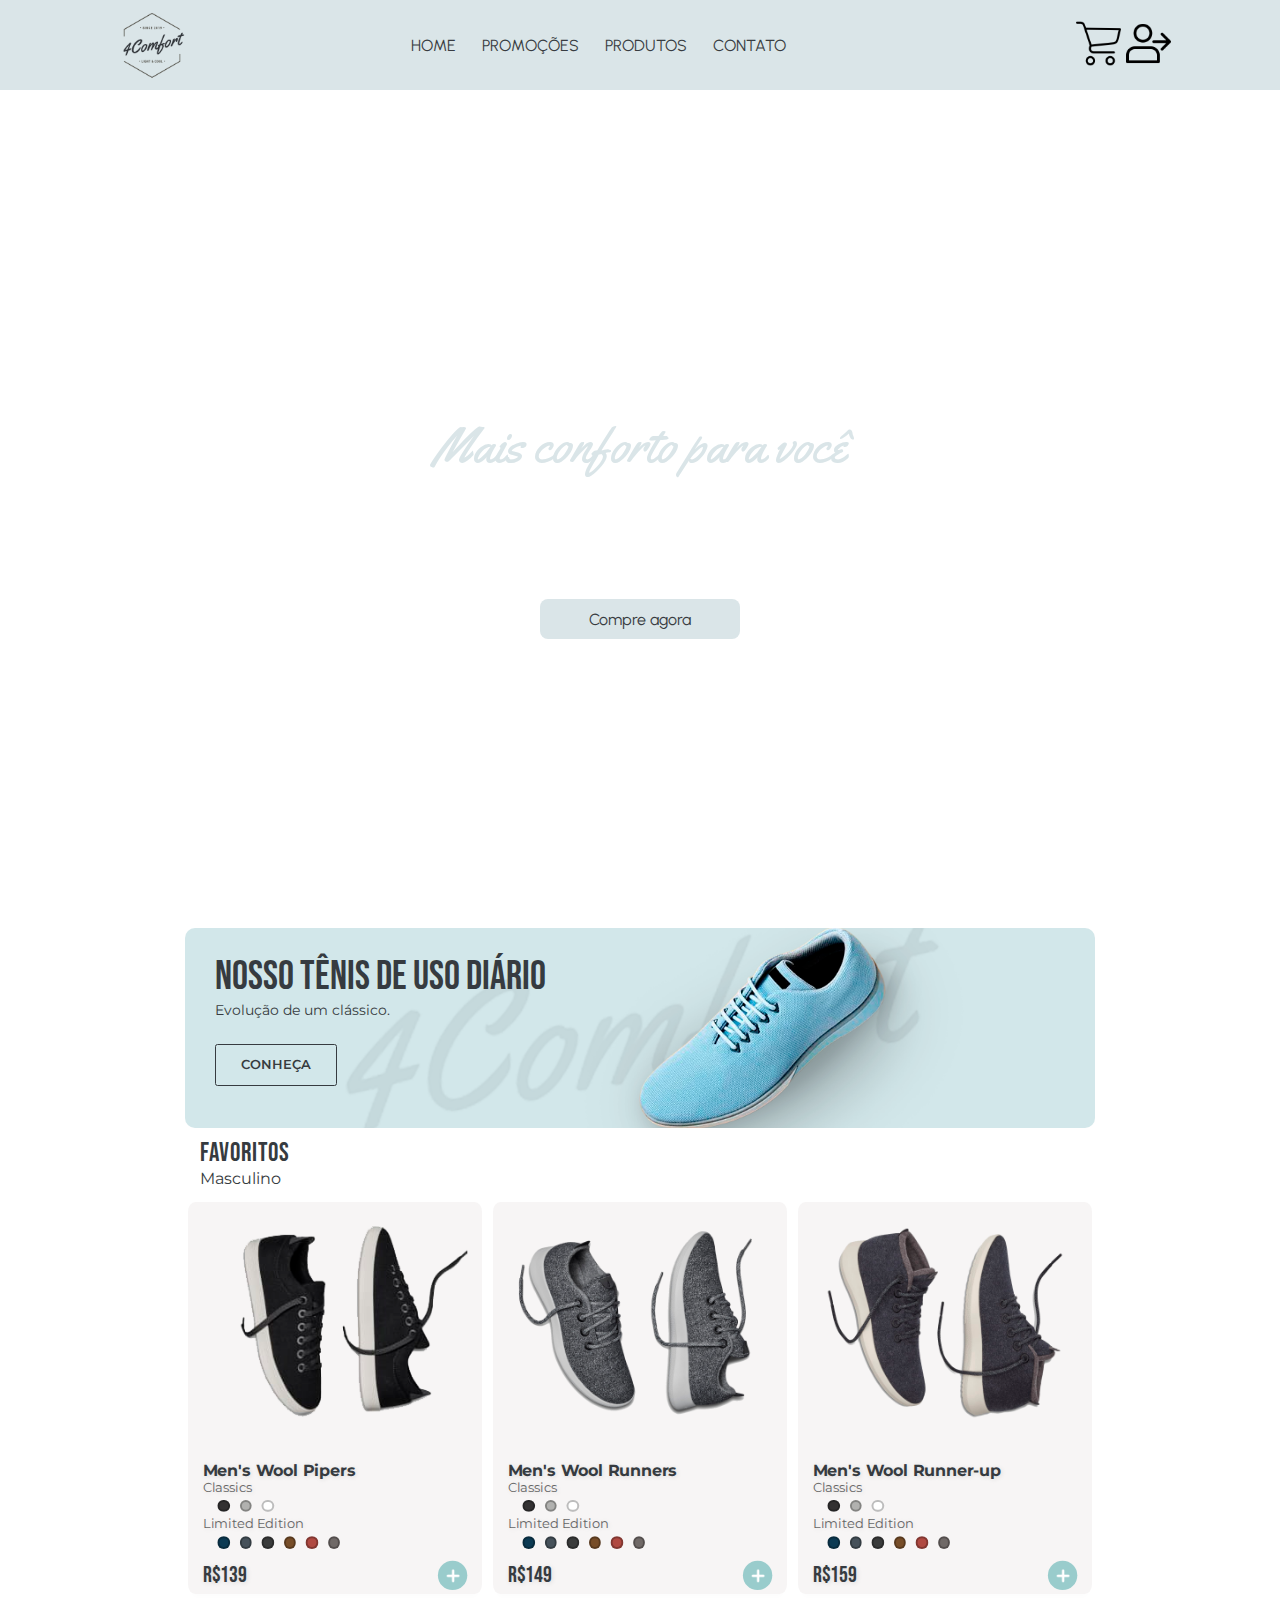
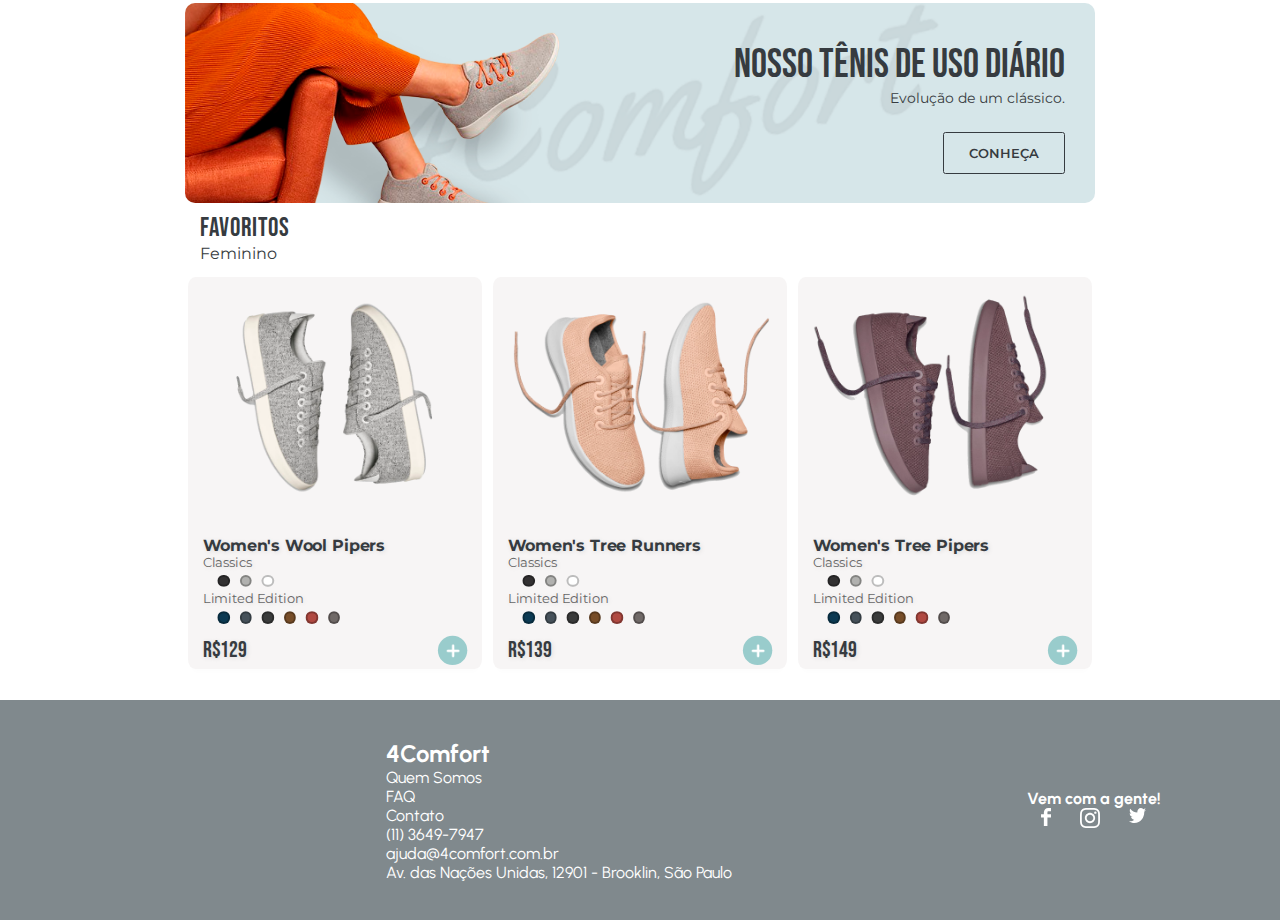
==== commit 05424e5a: "Subindo Footer responsivo" ====
--- a/index.html
+++ b/index.html
@@ -289,44 +289,41 @@
         </section>
     </main>
     <!-- RODAPÉ -->
-    <div class="rodape">
-        <footer>
-            <div class="lista-links">
-                <ul>
-                    <li>
-                        <h5 id="titulo-rodape">4Comfort</h5>
-                    </li>
-                    <li> Quem Somos </li>
-                    <li> FAQ </li>
-                    <li> Contato </li>
-                    <ul class="dados-contato">
-                        <li>(11) 3649-7947</li>
-                        <li>ajuda@4comfort.com.br</li>
-                        <li>Av. das Nações Unidas, 12901 - Brooklin, São Paulo</li>
-                    </ul>
+    <footer>
+        <div class="mapouter">
+            <div class="gmap_canvas"><iframe width="200" height="200" id="gmap_canvas"
+                    src="https://maps.google.com/maps?q=Av.%20das%20Na%C3%A7%C3%B5es%20Unidas,%2012901&t=&z=15&ie=UTF8&iwloc=&output=embed"
+                    frameborder="0" scrolling="no" marginheight="0" marginwidth="0"></iframe><a
+                    href="https://www.embedgooglemap.net/blog/divi-discount-code-elegant-themes-coupon/"></a><br>
+                <a href="https://www.embedgooglemap.net"></a>
+            </div>
+        </div>
+        <div class="lista-links">
+            <ul>
+                <li>
+                    <h5 id="titulo-rodape">4Comfort</h5>
+                </li>
+                <li> Quem Somos </li>
+                <li> FAQ </li>
+                <li> Contato </li>
+                <ul class="dados-contato">
+                    <li>(11) 3649-7947</li>
+                    <li>ajuda@4comfort.com.br</li>
+                    <li>Av. das Nações Unidas, 12901 - Brooklin, São Paulo</li>
                 </ul>
-            </div>
-            <div class="redes-sociais">
-                <ul>
-                    <h4> Vem com a gente! </h4>
+            </ul>
+        </div>
+        <div class="redes-sociais">
+            <ul>
+                <h4> Vem com a gente! </h4>
+                <div class="lista-redes">
                     <li><img src="img/social-facebook.svg" alt="Facebook"></li>
                     <li><img src="img/social-instagram.svg" alt="Instagram"></li>
                     <li><img src="img/social-twitter.svg" alt="Twitter"></li>
-                </ul>
-            </div>
-            <div class="direitos-reservados">
-                <p> ©4Comfort Ltda. Todos os direitos reservados. </p>
-            </div>
-            <div class="mapouter">
-                <div class="gmap_canvas"><iframe width="200" height="200" id="gmap_canvas"
-                        src="https://maps.google.com/maps?q=Av.%20das%20Na%C3%A7%C3%B5es%20Unidas,%2012901&t=&z=15&ie=UTF8&iwloc=&output=embed"
-                        frameborder="0" scrolling="no" marginheight="0" marginwidth="0"></iframe><a
-                        href="https://www.embedgooglemap.net/blog/divi-discount-code-elegant-themes-coupon/"></a><br>
-                    <a href="https://www.embedgooglemap.net"></a>
-                </div>
-            </div>
-        </footer>
-    </div>
+                </div>
+            </ul>
+        </div>            
+    </footer>
 </body>
 
 </html>--- a/style.css
+++ b/style.css
@@ -235,58 +235,49 @@
 
 /* RODAPÉ */
 
-footer {
+footer{
+    padding: 10px 0px;
     background-color: #80898d;
-    position: relative;
-    margin-top: 50px;
-    height: 35vh;
     color: white;
+    display: flex;
+    justify-content: space-around;
+    flex-wrap: wrap;
+    align-items: center;
+}
+
+.redes-sociais {
+    display: flex;
+    flex-direction: column;
+}
+
+.lista-redes {
+    display: flex;
+    flex-direction: row;
+    justify-content: space-around;
+}
+
+.redes-sociais li {
+    list-style: none;
+}
+
+.redes-sociais {
+    padding-right: 100px;
+}
+
+.lista-links li {
+    list-style: none;
 }
 
 .lista-links {
-    font-size: 15px;
-    position: inherit;
-    top: 15%;
-    left: 25%;
-    line-height: 1.5;
-    display: inline-block;
-}
-
-.dados-contato {
-    margin-left: 10px;
-    font-size: 12px;
-}
-
-.redes-sociais {
-    display: inline-block;
-    line-height: 2;
-    position: absolute;
-    top: 15%;
-    left: 85%;
-}
-
-div.redes-sociais li {
-    display: inline;
-}
-
-.direitos-reservados {
-    font-size: 10px;
-    display: block;
-    position: absolute;
-    bottom: 5px;
-    left: 40%;
+    margin-right: 20%;
 }
 
 #titulo-rodape {
-    font-size: 20px;
-}
-
-li {
-    list-style: none;
+    font-size: 1.5em;
 }
 
 .mapouter {
-    position: absolute;
+    margin-left: 10%;
     text-align: right;
     height: 200px;
     width: 200px;
@@ -299,4 +290,18 @@
     background: none !important;
     height: 200px;
     width: 200px;
+}
+
+@media (max-width: 800px) {
+    .mapouter {
+        display: none !important;
+    }
+    .lista-links{
+        margin: auto;
+    }
+    .redes-sociais {
+        margin-top: 10%;
+        margin-left: 25%;
+    }
+
 }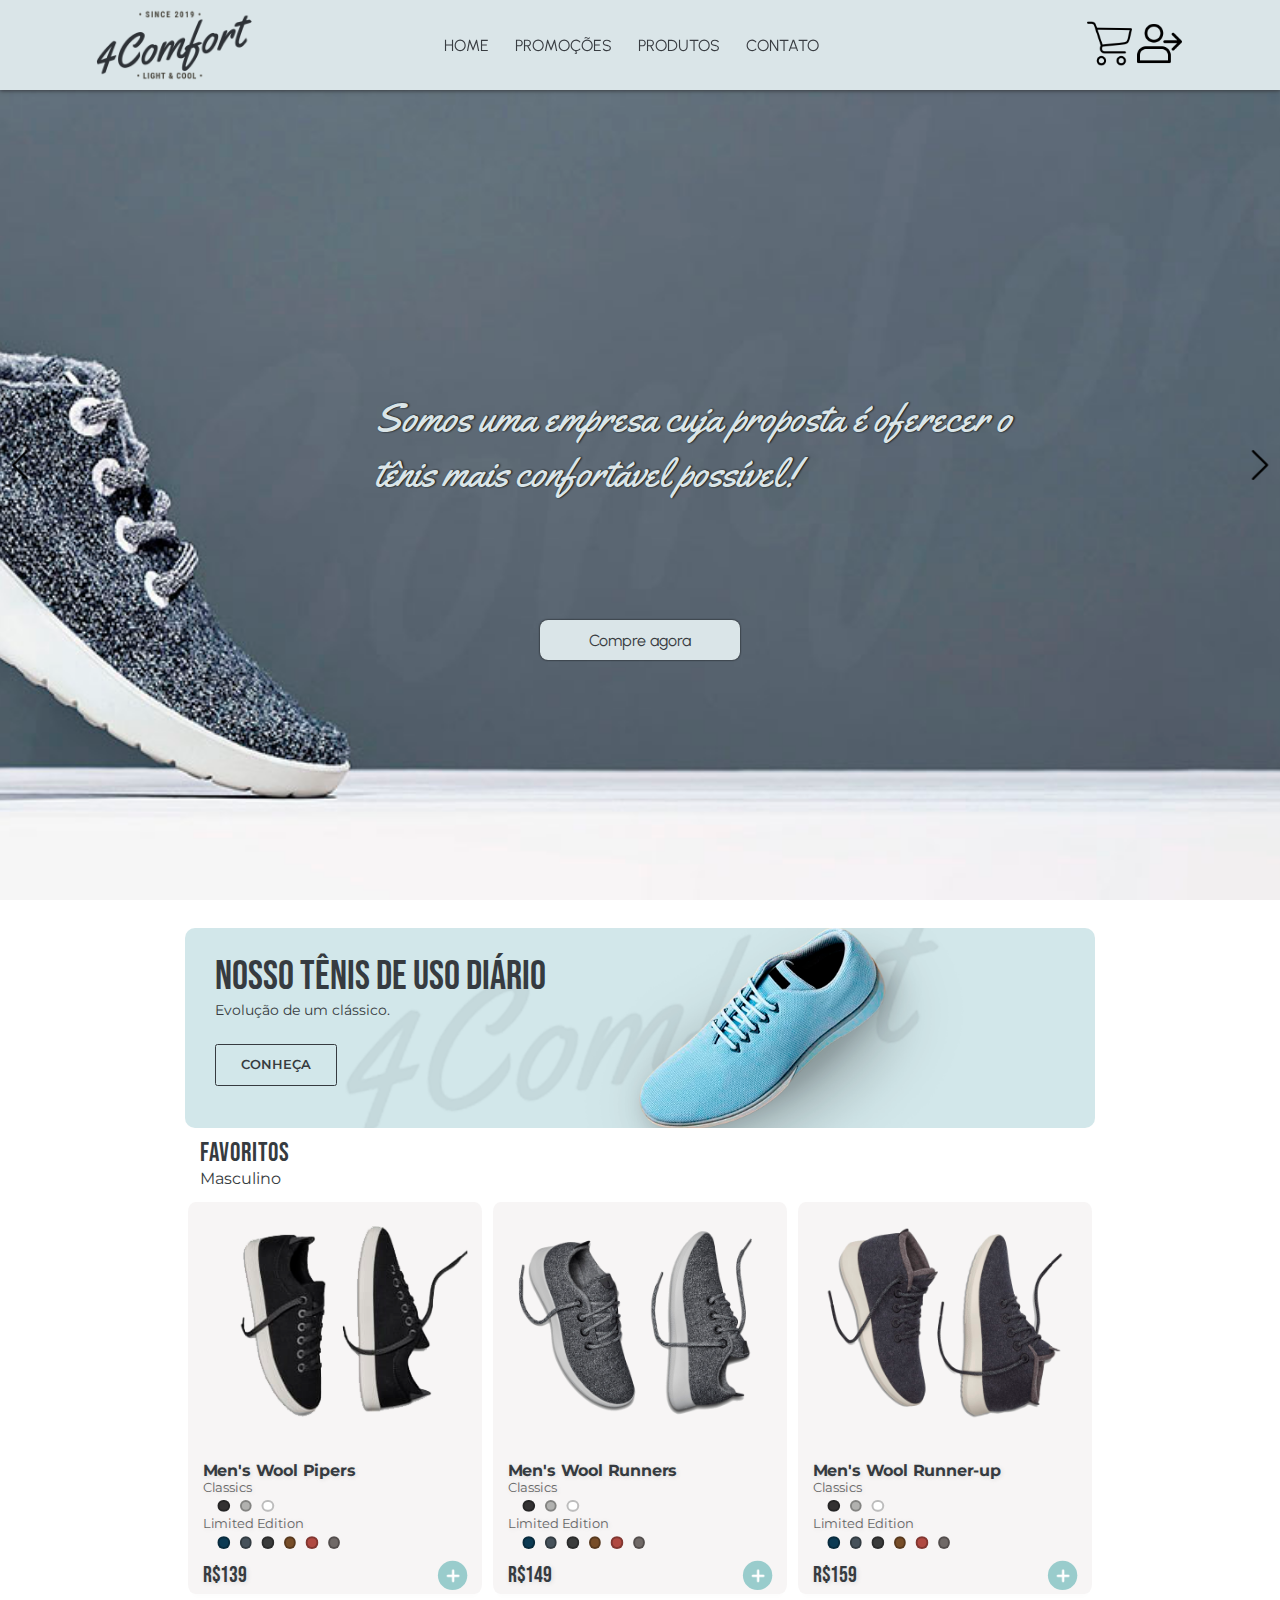
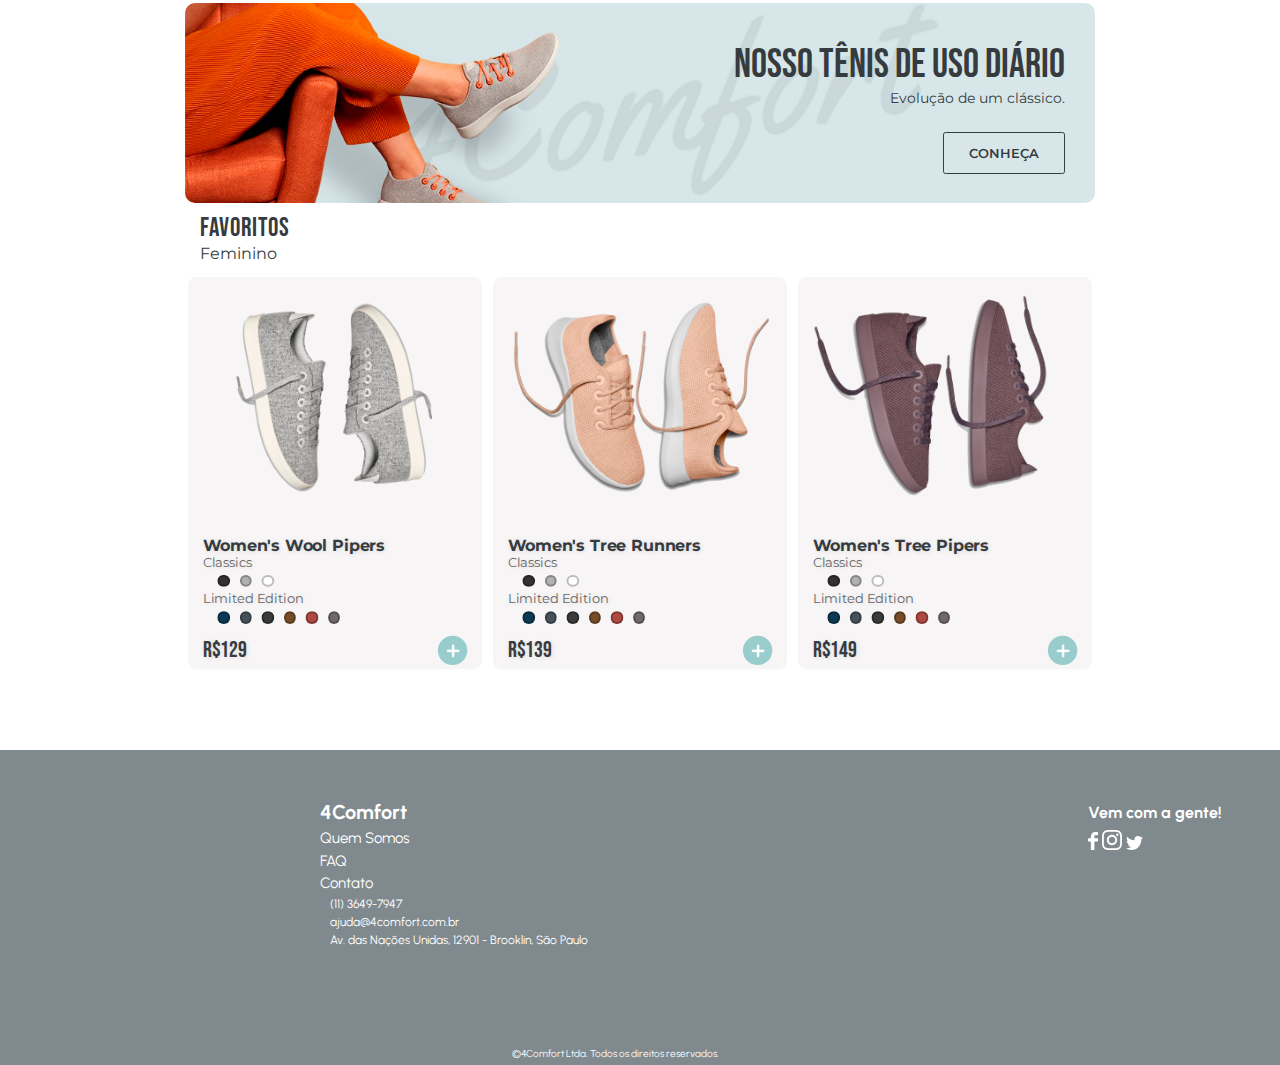
==== commit 4f515544: "leonardoSofiati - header versão 2 adicionando menu mobile e slides" ====
--- a/index.html
+++ b/index.html
@@ -30,7 +30,7 @@
                 <img class="imagem-menu" src="img/menu.png">
             </div>
             <div class="logo">
-                <img src="img/4comfort.png" alt="">
+                <img src="img/4Comfort1.png" alt="">
             </div>
             <div class="menu">
                 <a href="index.html" class="icone-menu"> Home </a>
@@ -55,26 +55,13 @@
 
     <!-- PRIMEIRO BANNER - ROTATIVO -->
     <div class="banner">
-        <div class="banner-1">
-            <h2>Mais conforto para você</h2>
-            <a href="" class="bota-compre-agora"> Compre agora </a>
+        <div id="sliders" class="banner-1">
+            <h2>Somos uma empresa cuja proposta é oferecer o tênis mais confortável possível!</h2>
+            <a href="" class="botao-compre-agora"> Compre agora </a>
+            <div class= "pointer-direita"></div>
+            <div class= "pointer-esquerda"></div>
         </div>
     </div>
-
-    <!-- SEGUNDO MENU - ROTAÇÃO DE PRODUTOS SEM TROCA DE PÁGINA -->
-    <!-- <div class="segundo-menu">
-        <a href=""> Casual </a>
-        <a href=""> Esporte </a>
-        <a href=""> Trabalho </a>
-    </div>
-    <div class="produtos-rotativo">
-      <br><br><br><Br>
-        <br><br><br><Br>
-          <br><br><br><Br>
-            <br><br><br><Br>
-              <br><br><br><Br>
-                <br><br><br><Br>             
-    </div> -->
 
     <main class="main">
         <section class="area-male banner-male">
@@ -289,41 +276,44 @@
         </section>
     </main>
     <!-- RODAPÉ -->
-    <footer>
-        <div class="mapouter">
-            <div class="gmap_canvas"><iframe width="200" height="200" id="gmap_canvas"
-                    src="https://maps.google.com/maps?q=Av.%20das%20Na%C3%A7%C3%B5es%20Unidas,%2012901&t=&z=15&ie=UTF8&iwloc=&output=embed"
-                    frameborder="0" scrolling="no" marginheight="0" marginwidth="0"></iframe><a
-                    href="https://www.embedgooglemap.net/blog/divi-discount-code-elegant-themes-coupon/"></a><br>
-                <a href="https://www.embedgooglemap.net"></a>
-            </div>
-        </div>
-        <div class="lista-links">
-            <ul>
-                <li>
-                    <h5 id="titulo-rodape">4Comfort</h5>
-                </li>
-                <li> Quem Somos </li>
-                <li> FAQ </li>
-                <li> Contato </li>
-                <ul class="dados-contato">
-                    <li>(11) 3649-7947</li>
-                    <li>ajuda@4comfort.com.br</li>
-                    <li>Av. das Nações Unidas, 12901 - Brooklin, São Paulo</li>
+    <div class="rodape">
+        <footer>
+            <div class="lista-links">
+                <ul>
+                    <li>
+                        <h5 id="titulo-rodape">4Comfort</h5>
+                    </li>
+                    <li> Quem Somos </li>
+                    <li> FAQ </li>
+                    <li> Contato </li>
+                    <ul class="dados-contato">
+                        <li>(11) 3649-7947</li>
+                        <li>ajuda@4comfort.com.br</li>
+                        <li>Av. das Nações Unidas, 12901 - Brooklin, São Paulo</li>
+                    </ul>
                 </ul>
-            </ul>
-        </div>
-        <div class="redes-sociais">
-            <ul>
-                <h4> Vem com a gente! </h4>
-                <div class="lista-redes">
+            </div>
+            <div class="redes-sociais">
+                <ul>
+                    <h4> Vem com a gente! </h4>
                     <li><img src="img/social-facebook.svg" alt="Facebook"></li>
                     <li><img src="img/social-instagram.svg" alt="Instagram"></li>
                     <li><img src="img/social-twitter.svg" alt="Twitter"></li>
-                </div>
-            </ul>
-        </div>            
-    </footer>
+                </ul>
+            </div>
+            <div class="direitos-reservados">
+                <p> ©4Comfort Ltda. Todos os direitos reservados. </p>
+            </div>
+            <div class="mapouter">
+                <div class="gmap_canvas"><iframe width="200" height="200" id="gmap_canvas"
+                        src="https://maps.google.com/maps?q=Av.%20das%20Na%C3%A7%C3%B5es%20Unidas,%2012901&t=&z=15&ie=UTF8&iwloc=&output=embed"
+                        frameborder="0" scrolling="no" marginheight="0" marginwidth="0"></iframe><a
+                        href="https://www.embedgooglemap.net/blog/divi-discount-code-elegant-themes-coupon/"></a><br>
+                    <a href="https://www.embedgooglemap.net"></a>
+                </div>
+            </div>
+        </footer>
+    </div>
 </body>
 
 </html>--- a/style.css
+++ b/style.css
@@ -25,6 +25,7 @@
     position: fixed;
     text-transform: uppercase;
     z-index: 1;
+    box-shadow: 0px 1px 4px;
 }
 
 header .logo {
@@ -33,7 +34,7 @@
 }
 
 header .logo img {
-    height: 10vh;
+    height: 8vh;
     width: auto;
 }
 
@@ -80,21 +81,80 @@
 
 /* Banner */
 
+
 .banner-1 {
-    background-image:url("https://cdn.allbirds.com/image/upload/f_auto,q_auto/v1/production/heroSlide/en-US/images/6BvIFb9WICgjIkH8mLV9U1/2");
+    background-image:url("img/Slide-3.jpg");
+    height: 100vh;
+    max-width: 100vw;
+    background-position:center;
+    background-repeat:no-repeat;
+    background-size:cover;
+    display: flex;
+    flex-direction: column;
+    justify-content: center;
+    align-items: center;
+}
+
+.banner-2 {
+    background-image:url("img/Slide2.jpg");
     height: 100vh;
     max-width: 100vw;
     background-position:center;
     background-repeat: no-repeat;
+    background-size:cover;
+    display: flex;
+    flex-direction: column;
+    justify-content: center;
+    align-items: center;
+}
+
+
+.banner-3 {
+    background-image:url("img/Slide\ 1.jpg  ");
+    height: 100vh;
+    max-width: 100vw;
+    background-position:center;
+    background-repeat: no-repeat;
+    background-size:cover;
+    display: flex;
+    flex-direction: column;
+    justify-content: center;
+    align-items: center;
+    
+}
+
+.pointer-direita {
+    cursor: pointer;
+    width: 30px;
+    height: 30px;
+    background-color: transparent;
+    position: absolute;
+    z-index: 999;
+    top: 50vh;
+    right: 5px;
+    background-image: url('img/right-arrow.png');
+    background-position:center;
+    background-repeat: no-repeat;
     background-size: cover;
-    display: flex;
-    flex-direction: column;
-    justify-content: center;
-    align-items: center;
-}
-
-
-.banner .bota-compre-agora {
+}
+
+.pointer-esquerda {
+    cursor: pointer;
+    width: 30px;
+    height: 30px;
+    background-color: transparent;
+    position: absolute;
+    z-index: 999;
+    top: 50vh;
+    left: 5px;
+    background-image: url('img/left-arrow.png');
+    background-position:center;
+    background-repeat: no-repeat;
+    background-size: cover;
+}
+
+
+.banner .botao-compre-agora {
     display:flex;
     align-items: center;
     justify-content: center;
@@ -106,19 +166,25 @@
     color: #383c41;
     border: 1px solid transparent;
     border-radius: 8px;
+    box-shadow: 0px 0px 2px black;
 }
 
 .banner h2 {
     font-family: 'Yellowtail', cursive;
     color: #dae5e8;
-    font-size: 50px;
+    flex-wrap: wrap;
+    font-size: 40px;
     font-weight:400;
     margin-bottom: 120px;
     margin-top: 150px;
+    margin-left: 120px;
     text-transform: none;
-}
-
-.banner .bota-compre-agora:hover {
+    max-width: 650px;
+    text-shadow: 1px 0px 2px black;
+    display: block;
+}
+
+.banner .botao-compre-agora:hover {
     background-color: #383c41;
     color: #dae5e8;
 }
@@ -152,7 +218,14 @@
     }
 
     .banner h2 {
-        font-size: 38px;
+        font-family: 'Yellowtail', cursive;
+        font-size: 35px;
+        font-weight:400;
+        margin-bottom: 120px;
+        margin-top: 20px;
+        margin-left: 40px;
+        max-width: 350px;
+        text-shadow: 1px 1px 4px black;
     }
 
     header {
@@ -166,7 +239,7 @@
     }
     
     header .logo img {
-        height: 10vh;
+        height: 6vh;
         width: auto;
     }
 
@@ -231,53 +304,133 @@
         font-size: 12px;
         
     }
+    /*banner */
+    .pointer-direita {
+        cursor: pointer;
+        width: 25px;
+        height: 25px;
+        background-color: transparent;
+        position: absolute;
+        z-index: 999;
+        top: 55vh;
+        right: 5px;
+        background-image: url('img/right-arrow.png');
+        background-position:center;
+        background-repeat: no-repeat;
+        background-size: cover;
+    }
+
+    .pointer-direita:active {
+        background-color: transparent;
+    }
+    
+    .pointer-esquerda {
+        cursor: pointer;
+        width: 25px;
+        height: 25px;
+        background-color: transparent;
+        position: absolute;
+        z-index: 999;
+        top: 55vh;
+        left: 5px;
+        background-image: url('img/left-arrow.png');
+        background-position:center;
+        background-repeat: no-repeat;
+        background-size: cover;
+    }
+
+    .banner-1 {
+        background-image:url("img/slide-3-mobile.png");
+    }
+    
+    .banner-2 {
+        background-image:url("img/slide-2-mobile.png");
+        height: 100vh;
+        max-width: 100vw;
+        background-position:center;
+        background-repeat: no-repeat;
+        background-size:cover;
+        display: flex;
+        flex-direction: column;
+        justify-content: center;
+        align-items: center;
+    }
+    
+    
+    .banner-3 {
+        background-image:url("img/slide-1-mobile.png");
+        height: 100vh;
+        max-width: 100vw;
+        background-position:center;
+        background-repeat: no-repeat;
+        background-size:cover;
+        display: flex;
+        flex-direction: column;
+        justify-content: center;
+        align-items: center;
+        
+    }
+
+    .banner .botao-compre-agora {
+        position:absolute;
+        top: 80vh;
+    }
 }
 
 /* RODAPÉ */
 
-footer{
-    padding: 10px 0px;
+footer {
     background-color: #80898d;
+    position: relative;
+    margin-top: 50px;
+    height: 35vh;
     color: white;
-    display: flex;
-    justify-content: space-around;
-    flex-wrap: wrap;
-    align-items: center;
+}
+
+.lista-links {
+    font-size: 15px;
+    position: inherit;
+    top: 15%;
+    left: 25%;
+    line-height: 1.5;
+    display: inline-block;
+}
+
+.dados-contato {
+    margin-left: 10px;
+    font-size: 12px;
 }
 
 .redes-sociais {
-    display: flex;
-    flex-direction: column;
-}
-
-.lista-redes {
-    display: flex;
-    flex-direction: row;
-    justify-content: space-around;
-}
-
-.redes-sociais li {
+    display: inline-block;
+    line-height: 2;
+    position: absolute;
+    top: 15%;
+    left: 85%;
+}
+
+div.redes-sociais li {
+    display: inline;
+}
+
+.direitos-reservados {
+    font-size: 10px;
+    display: block;
+    position: absolute;
+    bottom: 5px;
+    left: 40%;
+}
+
+#titulo-rodape {
+    font-size: 20px;
+}
+
+li {
     list-style: none;
 }
 
-.redes-sociais {
-    padding-right: 100px;
-}
-
-.lista-links li {
-    list-style: none;
-}
-
-.lista-links {
-    margin-right: 20%;
-}
-
-#titulo-rodape {
-    font-size: 1.5em;
-}
-
 .mapouter {
-    margin-left: 10%;
+    position: absolute;
     text-align: right;
     height: 200px;
     width: 200px;
@@ -290,18 +443,4 @@
     background: none !important;
     height: 200px;
     width: 200px;
-}
-
-@media (max-width: 800px) {
-    .mapouter {
-        display: none !important;
-    }
-    .lista-links{
-        margin: auto;
-    }
-    .redes-sociais {
-        margin-top: 10%;
-        margin-left: 25%;
-    }
-
 }--- a/CSS/main.css
+++ b/CSS/main.css
@@ -62,6 +62,7 @@
    background-size: cover; 
    border-radius: 10px;
    padding: 25px 0 15px 30px;
+
 }
 
 .banner__title {
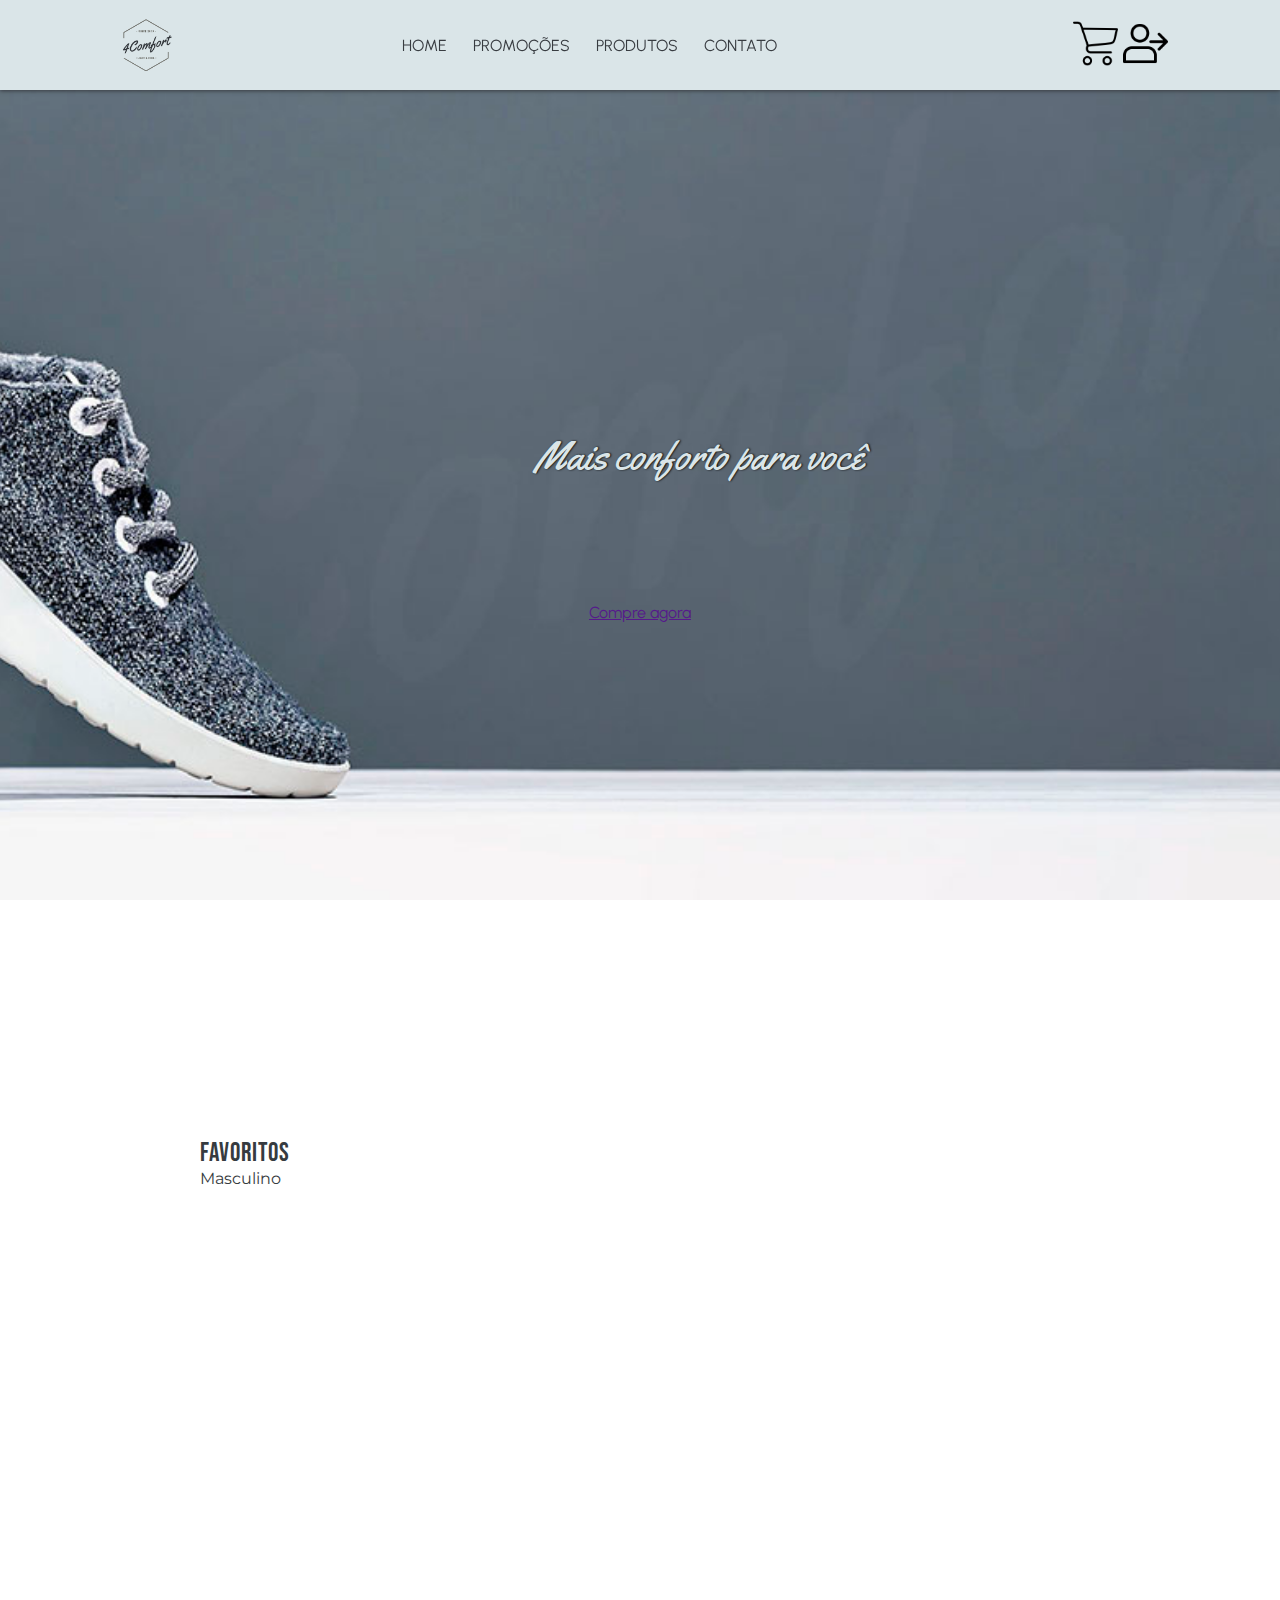
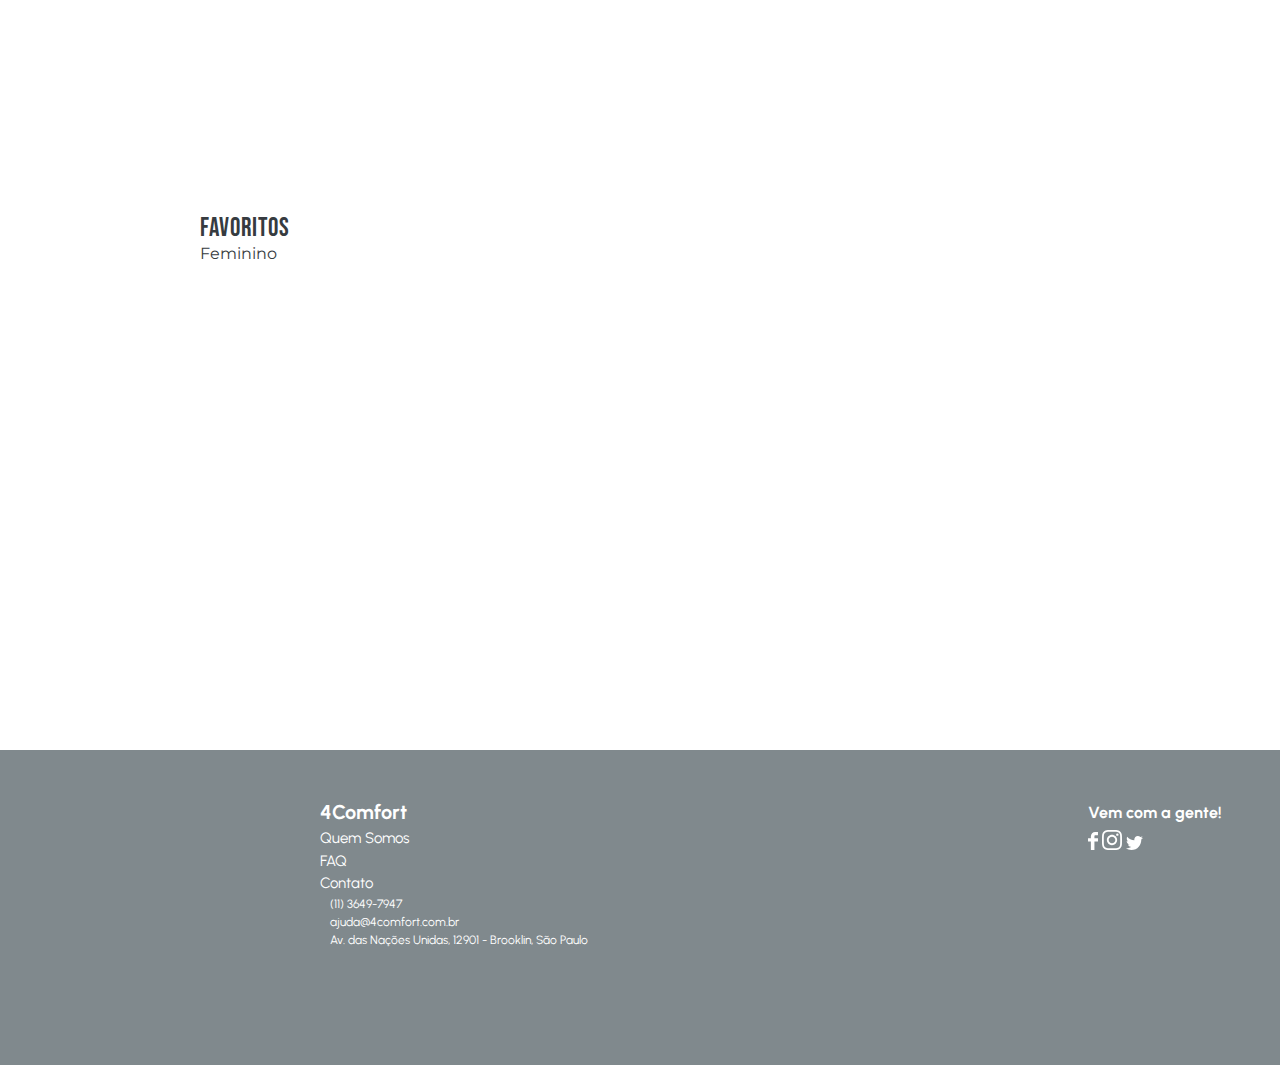
==== commit db48aa02: "Seção de produtos 2.0 - Juliano Souza" ====
--- a/index.html
+++ b/index.html
@@ -1,8 +1,9 @@
 <!DOCTYPE html>
-<html lang="en">
+<html lang="pt-BR">
 
 <head>
     <meta charset="UTF-8">
+    <link rel="shortcut icon" href="ImagesMain/Icon/Favicon.png" type="image/x-icon">
     <meta http-equiv="X-UA-Compatible" content="IE=edge">
     <meta name="viewport" content="width=device-width, initial-scale=1.0">
     <link rel="stylesheet" href="style.css" type="text/css">
@@ -19,7 +20,9 @@
     <link rel="stylesheet" href="CSS/config.css">
     <link rel="stylesheet" href="CSS/main.css">
     <link rel="stylesheet" href="CSS/media-queries/small-devices.css">
-    <title>Document</title>
+    <link rel="stylesheet" href="CSS/animation/animation.css">
+    <script src="CSS/animation/animation.js" defer></script>
+    <title>4Comfort</title>
 </head>
 
 <body>
@@ -30,7 +33,7 @@
                 <img class="imagem-menu" src="img/menu.png">
             </div>
             <div class="logo">
-                <img src="img/4Comfort1.png" alt="">
+                <img src="img/4comfort.png" alt="">
             </div>
             <div class="menu">
                 <a href="index.html" class="icone-menu"> Home </a>
@@ -55,16 +58,13 @@
 
     <!-- PRIMEIRO BANNER - ROTATIVO -->
     <div class="banner">
-        <div id="sliders" class="banner-1">
-            <h2>Somos uma empresa cuja proposta é oferecer o tênis mais confortável possível!</h2>
-            <a href="" class="botao-compre-agora"> Compre agora </a>
-            <div class= "pointer-direita"></div>
-            <div class= "pointer-esquerda"></div>
+        <div class="banner-1">
+            <h2>Mais conforto para você</h2>
+            <a href="" class="bota-compre-agora"> Compre agora </a>
         </div>
     </div>
-
     <main class="main">
-        <section class="area-male banner-male">
+        <section class="area-male banner-male" data-anime="moveRight">
             <span class="banner__title">Nosso tênis de uso diário</span>
             <p class="banner__paragraph">Evolução de um clássico.</p>
             <button class="banner__button">Conheça</button>
@@ -73,7 +73,7 @@
             <h3 class="description__title">favoritos</h3>
             <p class="description__paragraph">Masculino</p>
         </section>
-        <section class="section area-one">
+        <section class="section area-one" data-anime="transformScale">
             <div class="section__card">
                 <div>
                     <img class="card__image" src="ImagesMain/Men's Wool Pipers/Men's Wool Pipers_3P.png"
@@ -105,7 +105,7 @@
                 </div>
             </div>
         </section>
-        <section class="section area-two">
+        <section class="section area-two" data-anime="transformScale">
             <div class="section__card">
                 <div>
                     <img class="card__image" src="ImagesMain/Men's Wool Runners/Men's Wool Runners_3P.png"
@@ -137,7 +137,7 @@
                 </div>
             </div>
         </section>
-        <section class="section area-three">
+        <section class="section area-three" data-anime="transformScale">
             <div class="section__card">
                 <div>
                     <img class="card__image" src="ImagesMain/Men's Wool Runner-up/Men's Wool Runner-up_2P.png"
@@ -169,7 +169,7 @@
                 </div>
             </div>
         </section>
-        <section class="area-female banner-female">
+        <section class="area-female banner-female" data-anime="moveLeft">
             <span class="banner__title">Nosso tênis de uso diário</span>
             <p class="banner__paragraph">Evolução de um clássico.</p>
             <button class="banner__button">Conheça</button>
@@ -178,7 +178,7 @@
             <h3 class="description__title">Favoritos</h3>
             <p class="description__paragraph">Feminino</p>
         </section>
-        <section class="section area-four">
+        <section class="section area-four" data-anime="transformScale">
             <div class="section__card">
                 <div>
                     <img class="card__image" src="ImagesMain/Women's Wool Pipers/Women's Wool Pipers_3P.png"
@@ -210,7 +210,7 @@
                 </div>
             </div>
         </section>
-        <section class="section area-five">
+        <section class="section area-five" data-anime="transformScale">
             <div class="section__card">
                 <div>
                     <img class="card__image" src="ImagesMain/Women's Tree Runners/Women's Tree Runners_3P.png"
@@ -242,7 +242,7 @@
                 </div>
             </div>
         </section>
-        <section class="section area-six">
+        <section class="section area-six" data-anime="transformScale">
             <div class="section__card">
                 <div>
                     <img class="card__image" src="ImagesMain/Women's Tree Pipers/Women's Tree Pipers_P.png"
@@ -276,44 +276,41 @@
         </section>
     </main>
     <!-- RODAPÉ -->
-    <div class="rodape">
-        <footer>
-            <div class="lista-links">
-                <ul>
-                    <li>
-                        <h5 id="titulo-rodape">4Comfort</h5>
-                    </li>
-                    <li> Quem Somos </li>
-                    <li> FAQ </li>
-                    <li> Contato </li>
-                    <ul class="dados-contato">
-                        <li>(11) 3649-7947</li>
-                        <li>ajuda@4comfort.com.br</li>
-                        <li>Av. das Nações Unidas, 12901 - Brooklin, São Paulo</li>
-                    </ul>
+    <footer>
+        <div class="mapouter">
+            <div class="gmap_canvas"><iframe width="200" height="200" id="gmap_canvas"
+                    src="https://maps.google.com/maps?q=Av.%20das%20Na%C3%A7%C3%B5es%20Unidas,%2012901&t=&z=15&ie=UTF8&iwloc=&output=embed"
+                    frameborder="0" scrolling="no" marginheight="0" marginwidth="0"></iframe><a
+                    href="https://www.embedgooglemap.net/blog/divi-discount-code-elegant-themes-coupon/"></a><br>
+                <a href="https://www.embedgooglemap.net"></a>
+            </div>
+        </div>
+        <div class="lista-links">
+            <ul>
+                <li>
+                    <h5 id="titulo-rodape">4Comfort</h5>
+                </li>
+                <li> Quem Somos </li>
+                <li> FAQ </li>
+                <li> Contato </li>
+                <ul class="dados-contato">
+                    <li>(11) 3649-7947</li>
+                    <li>ajuda@4comfort.com.br</li>
+                    <li>Av. das Nações Unidas, 12901 - Brooklin, São Paulo</li>
                 </ul>
-            </div>
-            <div class="redes-sociais">
-                <ul>
-                    <h4> Vem com a gente! </h4>
+            </ul>
+        </div>
+        <div class="redes-sociais">
+            <ul>
+                <h4> Vem com a gente! </h4>
+                <div class="lista-redes">
                     <li><img src="img/social-facebook.svg" alt="Facebook"></li>
                     <li><img src="img/social-instagram.svg" alt="Instagram"></li>
                     <li><img src="img/social-twitter.svg" alt="Twitter"></li>
-                </ul>
-            </div>
-            <div class="direitos-reservados">
-                <p> ©4Comfort Ltda. Todos os direitos reservados. </p>
-            </div>
-            <div class="mapouter">
-                <div class="gmap_canvas"><iframe width="200" height="200" id="gmap_canvas"
-                        src="https://maps.google.com/maps?q=Av.%20das%20Na%C3%A7%C3%B5es%20Unidas,%2012901&t=&z=15&ie=UTF8&iwloc=&output=embed"
-                        frameborder="0" scrolling="no" marginheight="0" marginwidth="0"></iframe><a
-                        href="https://www.embedgooglemap.net/blog/divi-discount-code-elegant-themes-coupon/"></a><br>
-                    <a href="https://www.embedgooglemap.net"></a>
-                </div>
-            </div>
-        </footer>
-    </div>
+                </div>
+            </ul>
+        </div>            
+    </footer>
 </body>
 
 </html>--- a/CSS/main.css
+++ b/CSS/main.css
@@ -62,7 +62,6 @@
    background-size: cover; 
    border-radius: 10px;
    padding: 25px 0 15px 30px;
-
 }
 
 .banner__title {
@@ -150,12 +149,11 @@
     box-shadow: 0 8px 6px -6px rgba(0, 0, 0, 0.014);
     text-shadow: 1px 1px 5px rgba(0, 0, 0, 0.116);
     background-color: #f7f5f5;
-    transform: scale(0.98);
+    padding: 10px;
 }
 
 .section:hover {
     cursor: pointer;
-    transform: scale(1);
 }
 
 .section__card {
--- a/CSS/animation/animation.css
+++ b/CSS/animation/animation.css
@@ -0,0 +1,34 @@
+[data-anime] {
+    opacity: 0;
+    transition: 1s;
+}
+
+[data-anime='moveRight'] {
+    transform: translate3d(-150px, 0, 0);
+}
+
+[data-anime='moveLeft'] {
+    transform: translate3d(150px, 0, 0);
+}
+
+[data-anime='transformScale'] {
+    transform: scale(0.1);
+}
+
+
+[data-anime].animate {
+    opacity: 1;
+    transform: translate3d(0, 0, 0);
+    transform: scale(1);
+}
+
+@media screen and (max-width: 490px){
+
+    [data-anime='moveRight'] {
+        transform: translate3d(0, -30px, 0);
+    }
+    
+    [data-anime='moveLeft'] {
+        transform: translate3d(0, -30px, 0);
+    }
+}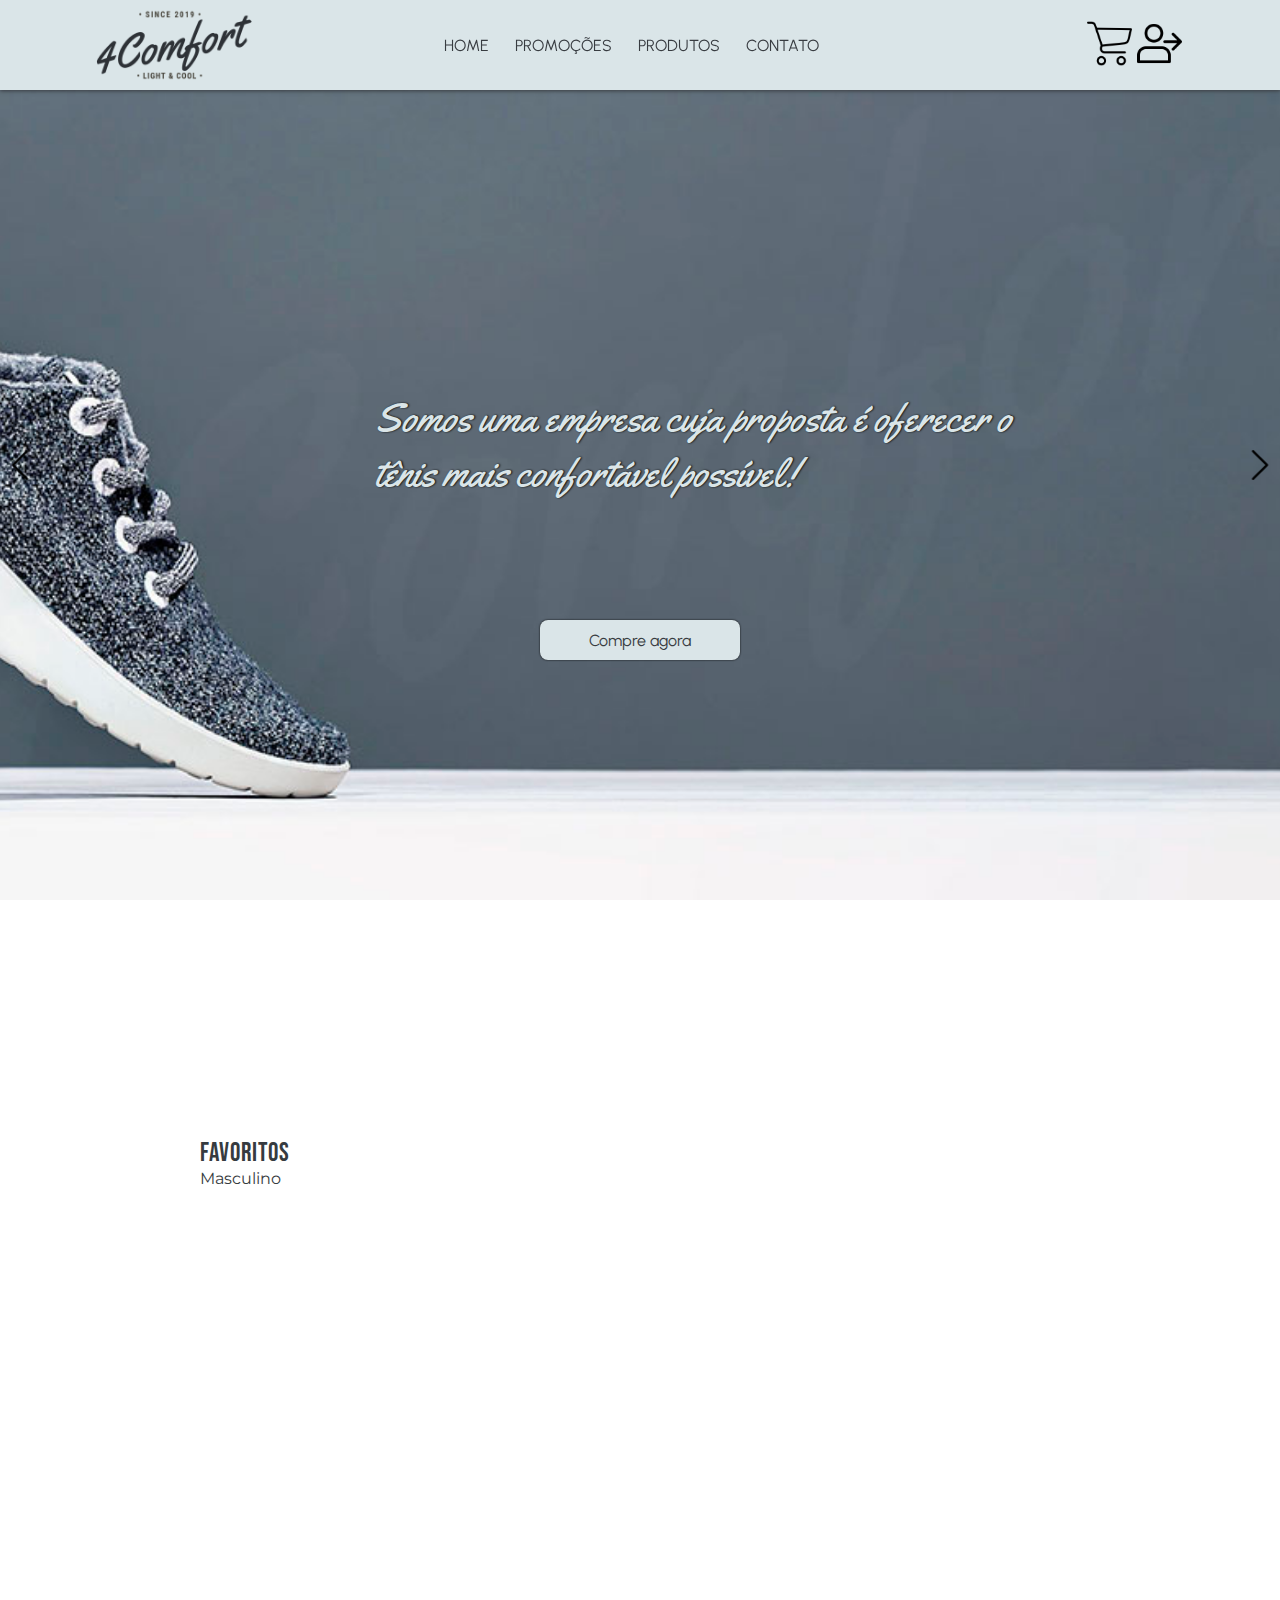
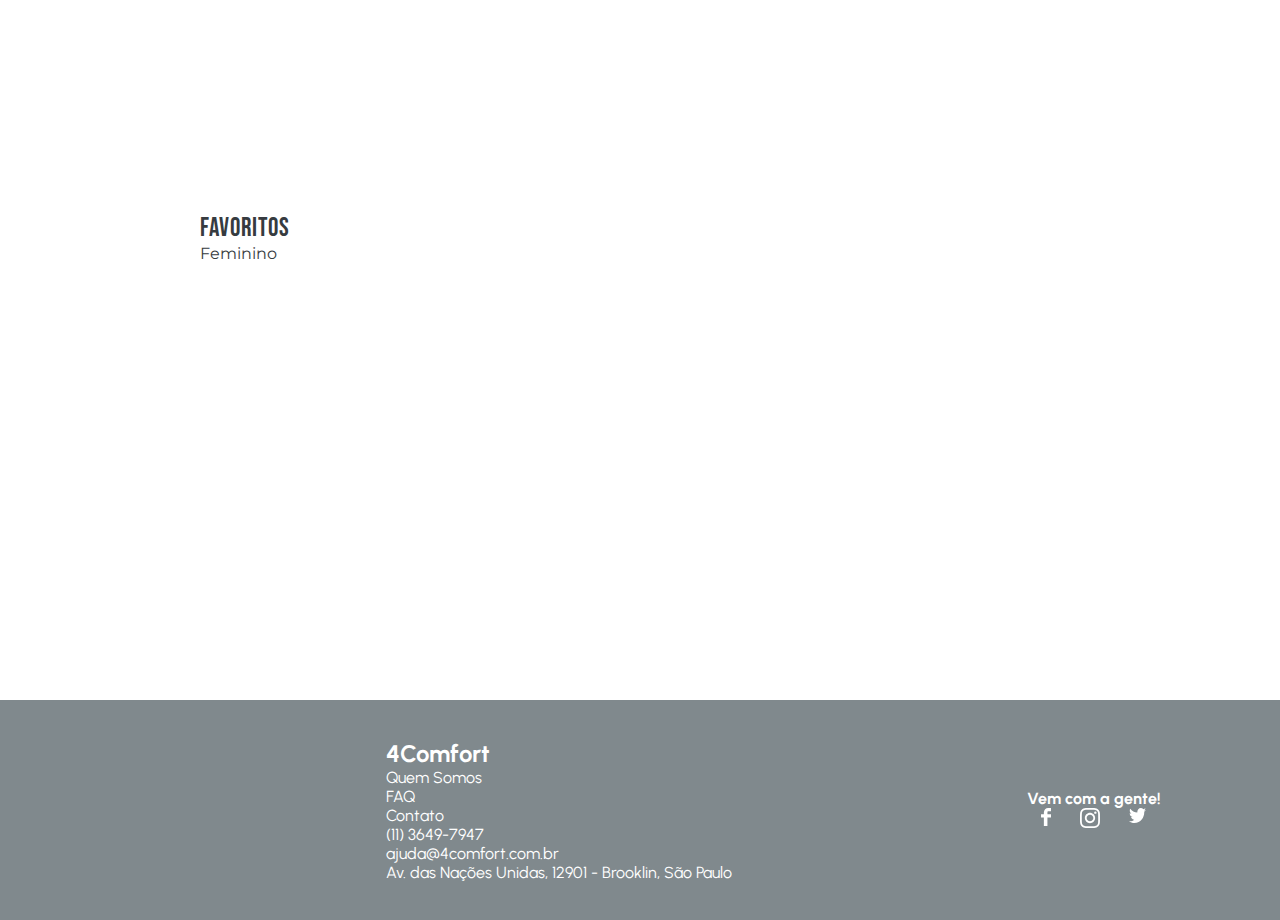
==== commit 625c22cb: "leonardoSofiati-header versão 2 adicionando menu mobile e slides" ====
--- a/index.html
+++ b/index.html
@@ -33,7 +33,7 @@
                 <img class="imagem-menu" src="img/menu.png">
             </div>
             <div class="logo">
-                <img src="img/4comfort.png" alt="">
+                <img src="img/4Comfort1.png" alt="">
             </div>
             <div class="menu">
                 <a href="index.html" class="icone-menu"> Home </a>
@@ -56,13 +56,17 @@
     </div>
 
 
+
     <!-- PRIMEIRO BANNER - ROTATIVO -->
     <div class="banner">
-        <div class="banner-1">
-            <h2>Mais conforto para você</h2>
-            <a href="" class="bota-compre-agora"> Compre agora </a>
+        <div id="sliders" class="banner-1">
+            <h2>Somos uma empresa cuja proposta é oferecer o tênis mais confortável possível!</h2>
+            <a href="" class="botao-compre-agora"> Compre agora </a>
+            <div class= "pointer-direita"></div>
+            <div class= "pointer-esquerda"></div>
         </div>
     </div>
+    
     <main class="main">
         <section class="area-male banner-male" data-anime="moveRight">
             <span class="banner__title">Nosso tênis de uso diário</span>
--- a/style.css
+++ b/style.css
@@ -377,60 +377,52 @@
     }
 }
 
+
 /* RODAPÉ */
 
-footer {
+footer{
+    padding: 10px 0px;
     background-color: #80898d;
-    position: relative;
-    margin-top: 50px;
-    height: 35vh;
     color: white;
+    display: flex;
+    justify-content: space-around;
+    flex-wrap: wrap;
+    align-items: center;
+}
+
+.redes-sociais {
+    display: flex;
+    flex-direction: column;
+}
+
+.lista-redes {
+    display: flex;
+    flex-direction: row;
+    justify-content: space-around;
+}
+
+.redes-sociais li {
+    list-style: none;
+}
+
+.redes-sociais {
+    padding-right: 100px;
+}
+
+.lista-links li {
+    list-style: none;
 }
 
 .lista-links {
-    font-size: 15px;
-    position: inherit;
-    top: 15%;
-    left: 25%;
-    line-height: 1.5;
-    display: inline-block;
-}
-
-.dados-contato {
-    margin-left: 10px;
-    font-size: 12px;
-}
-
-.redes-sociais {
-    display: inline-block;
-    line-height: 2;
-    position: absolute;
-    top: 15%;
-    left: 85%;
-}
-
-div.redes-sociais li {
-    display: inline;
-}
-
-.direitos-reservados {
-    font-size: 10px;
-    display: block;
-    position: absolute;
-    bottom: 5px;
-    left: 40%;
+    margin-right: 20%;
 }
 
 #titulo-rodape {
-    font-size: 20px;
-}
-
-li {
-    list-style: none;
+    font-size: 1.5em;
 }
 
 .mapouter {
-    position: absolute;
+    margin-left: 10%;
     text-align: right;
     height: 200px;
     width: 200px;
@@ -443,4 +435,18 @@
     background: none !important;
     height: 200px;
     width: 200px;
+}
+
+@media (max-width: 800px) {
+    .mapouter {
+        display: none !important;
+    }
+    .lista-links{
+        margin: auto;
+    }
+    .redes-sociais {
+        margin-top: 10%;
+        margin-left: 25%;
+    }
+
 }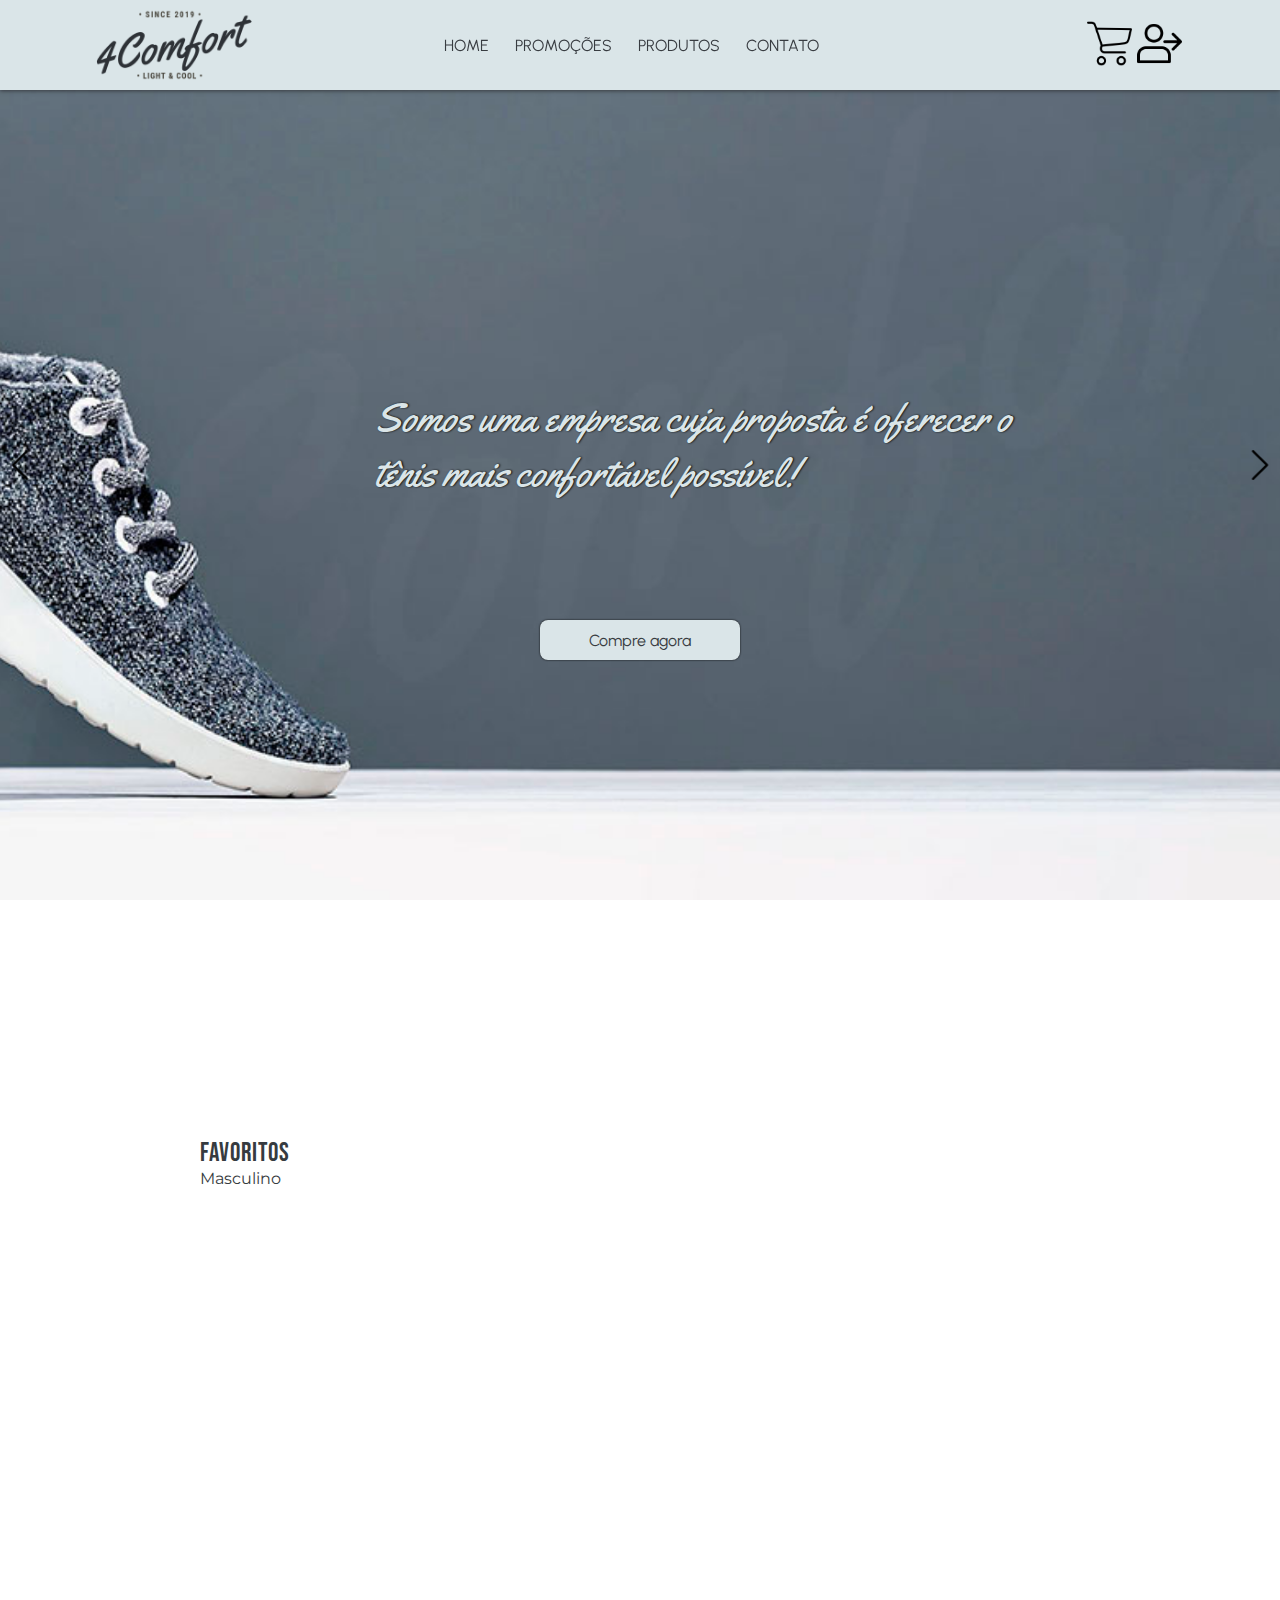
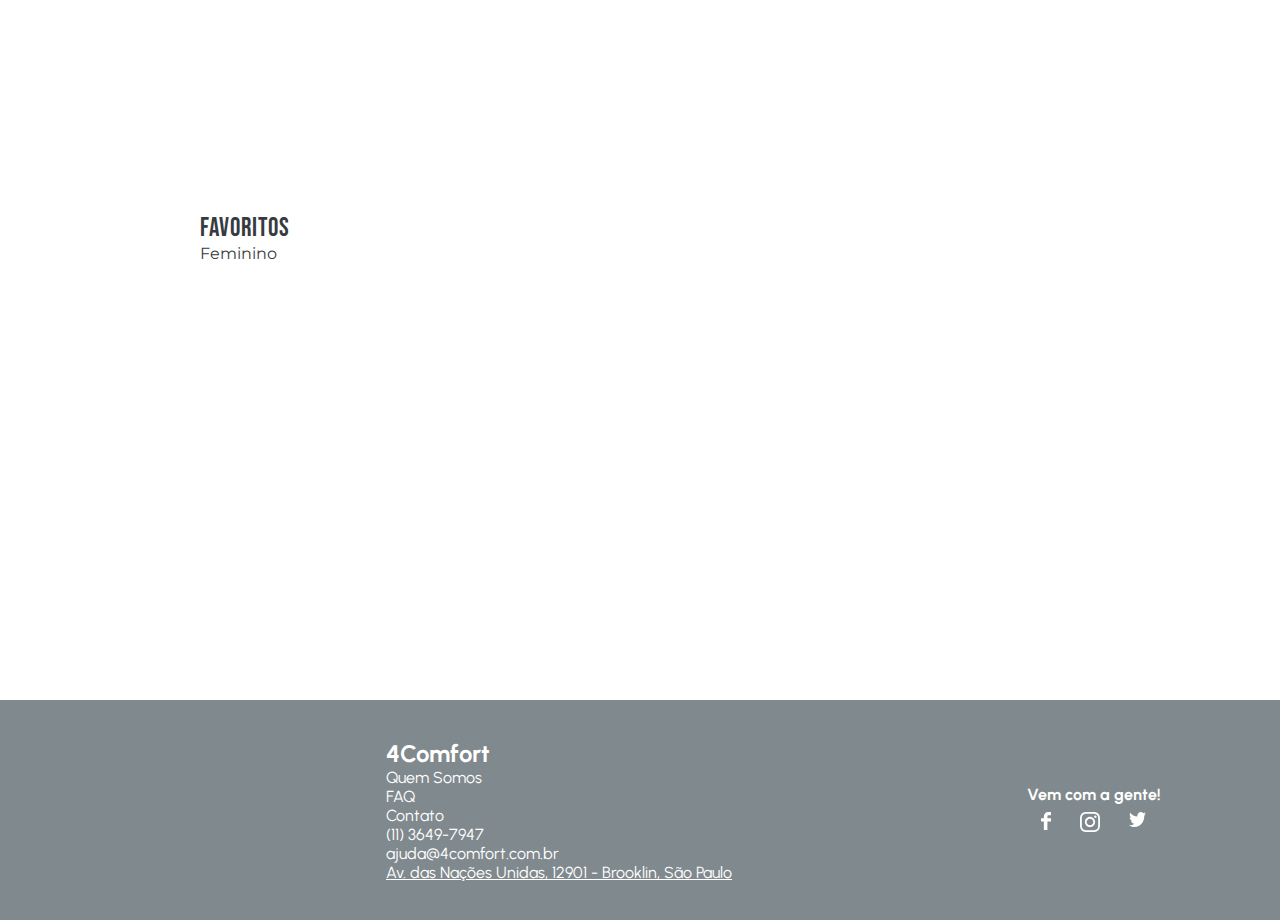
==== commit d9eabf21: "Rodrigo - Footer com links + responsivo" ====
--- a/index.html
+++ b/index.html
@@ -62,11 +62,11 @@
         <div id="sliders" class="banner-1">
             <h2>Somos uma empresa cuja proposta é oferecer o tênis mais confortável possível!</h2>
             <a href="" class="botao-compre-agora"> Compre agora </a>
-            <div class= "pointer-direita"></div>
-            <div class= "pointer-esquerda"></div>
+            <div class="pointer-direita"></div>
+            <div class="pointer-esquerda"></div>
         </div>
     </div>
-    
+
     <main class="main">
         <section class="area-male banner-male" data-anime="moveRight">
             <span class="banner__title">Nosso tênis de uso diário</span>
@@ -300,7 +300,8 @@
                 <ul class="dados-contato">
                     <li>(11) 3649-7947</li>
                     <li>ajuda@4comfort.com.br</li>
-                    <li>Av. das Nações Unidas, 12901 - Brooklin, São Paulo</li>
+                    <li><a href="https://goo.gl/maps/r3hSku7kfMjo1Fki8" target="_blank"> Av. das Nações Unidas, 12901 -
+                            Brooklin, São Paulo </a></li>
                 </ul>
             </ul>
         </div>
@@ -308,12 +309,15 @@
             <ul>
                 <h4> Vem com a gente! </h4>
                 <div class="lista-redes">
-                    <li><img src="img/social-facebook.svg" alt="Facebook"></li>
-                    <li><img src="img/social-instagram.svg" alt="Instagram"></li>
-                    <li><img src="img/social-twitter.svg" alt="Twitter"></li>
+                    <li><a href="https://facebook.com" target="_blank">
+                            <img src="img/social-facebook.svg" alt="Facebook"></a></li>
+                    <li><a href="https://instagram.com" target="_blank">
+                            <img src="img/social-instagram.svg" alt="Instagram"></a></li>
+                    <li><a href="https://twitter.com" target="_blank">
+                            <img src="img/social-twitter.svg" alt="Twitter"></a></li>
                 </div>
             </ul>
-        </div>            
+        </div>
     </footer>
 </body>
 
--- a/style.css
+++ b/style.css
@@ -396,6 +396,7 @@
 }
 
 .lista-redes {
+    margin-top: 8px;
     display: flex;
     flex-direction: row;
     justify-content: space-around;
@@ -407,6 +408,10 @@
 
 .redes-sociais {
     padding-right: 100px;
+}
+
+.dados-contato a {
+    color: white;
 }
 
 .lista-links li {
@@ -448,5 +453,7 @@
         margin-top: 10%;
         margin-left: 25%;
     }
-
+    footer {
+        max-width: 100vw;
+    }
 }